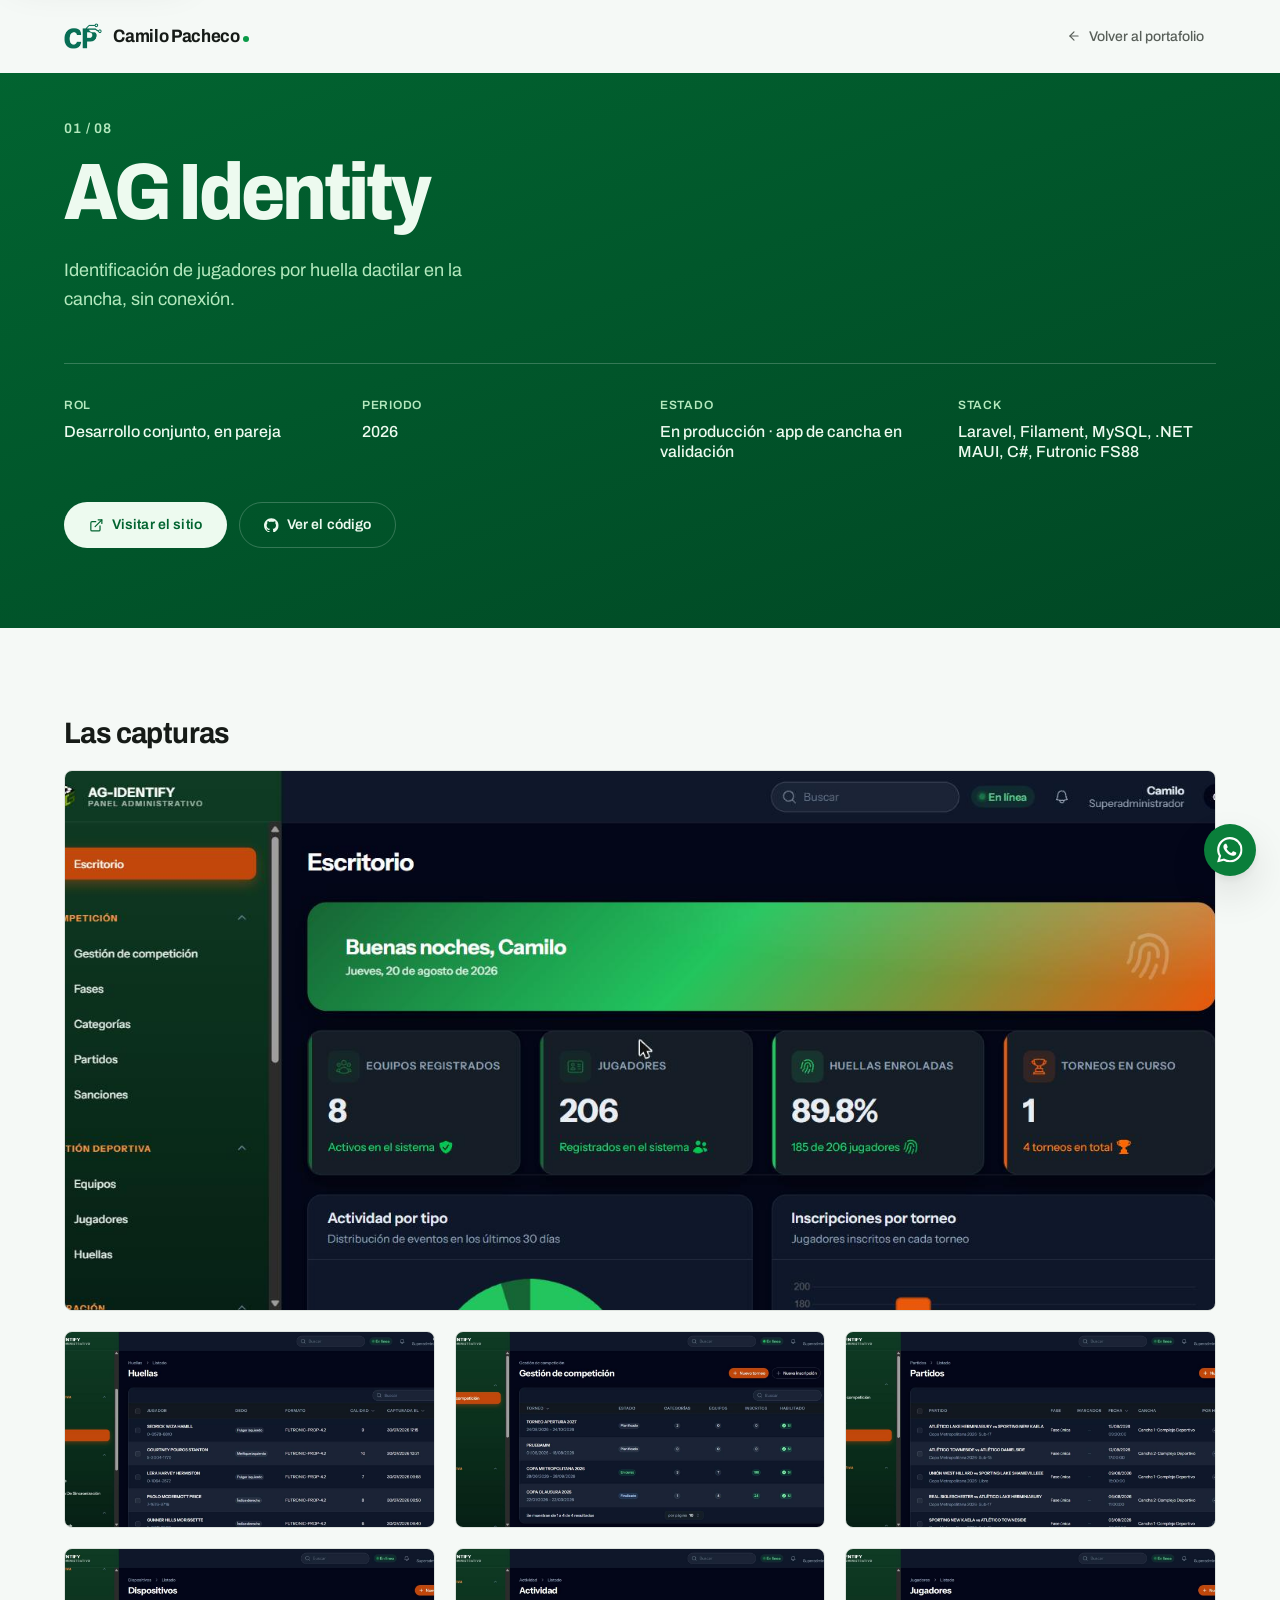
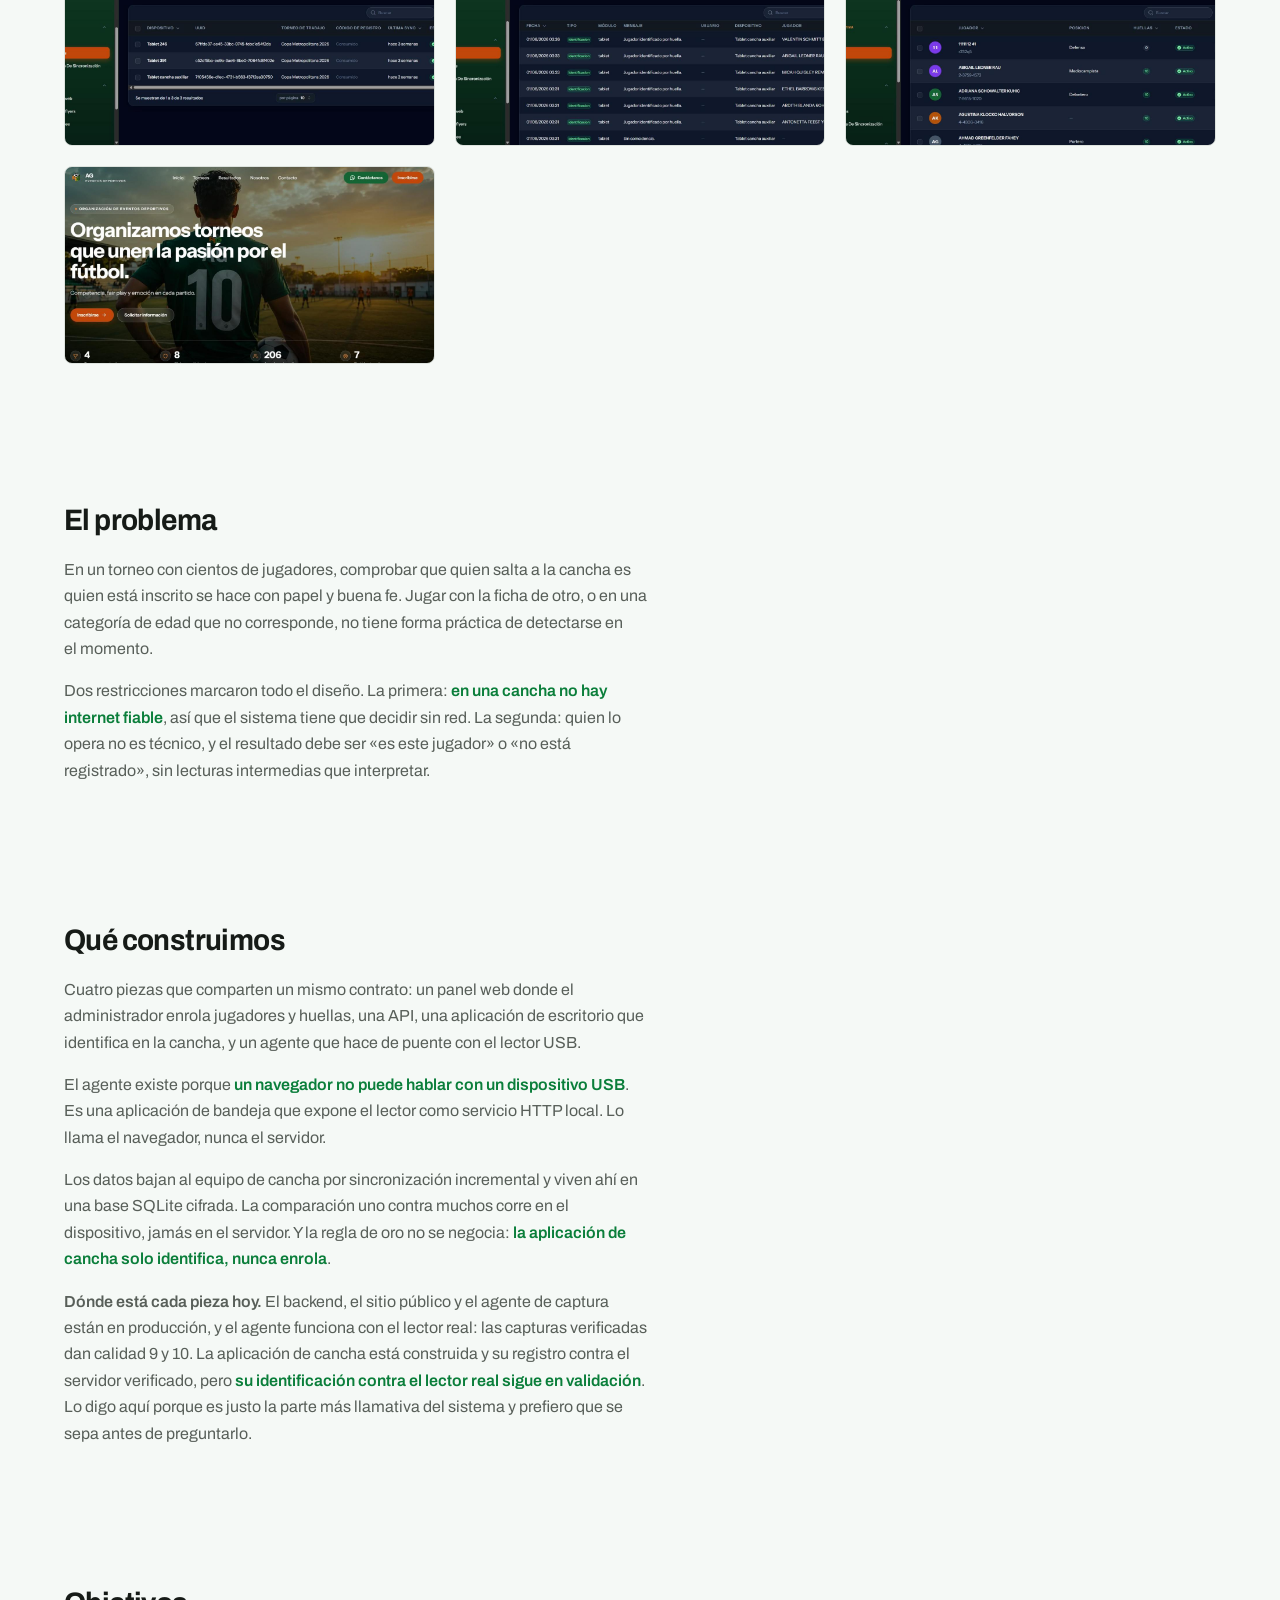
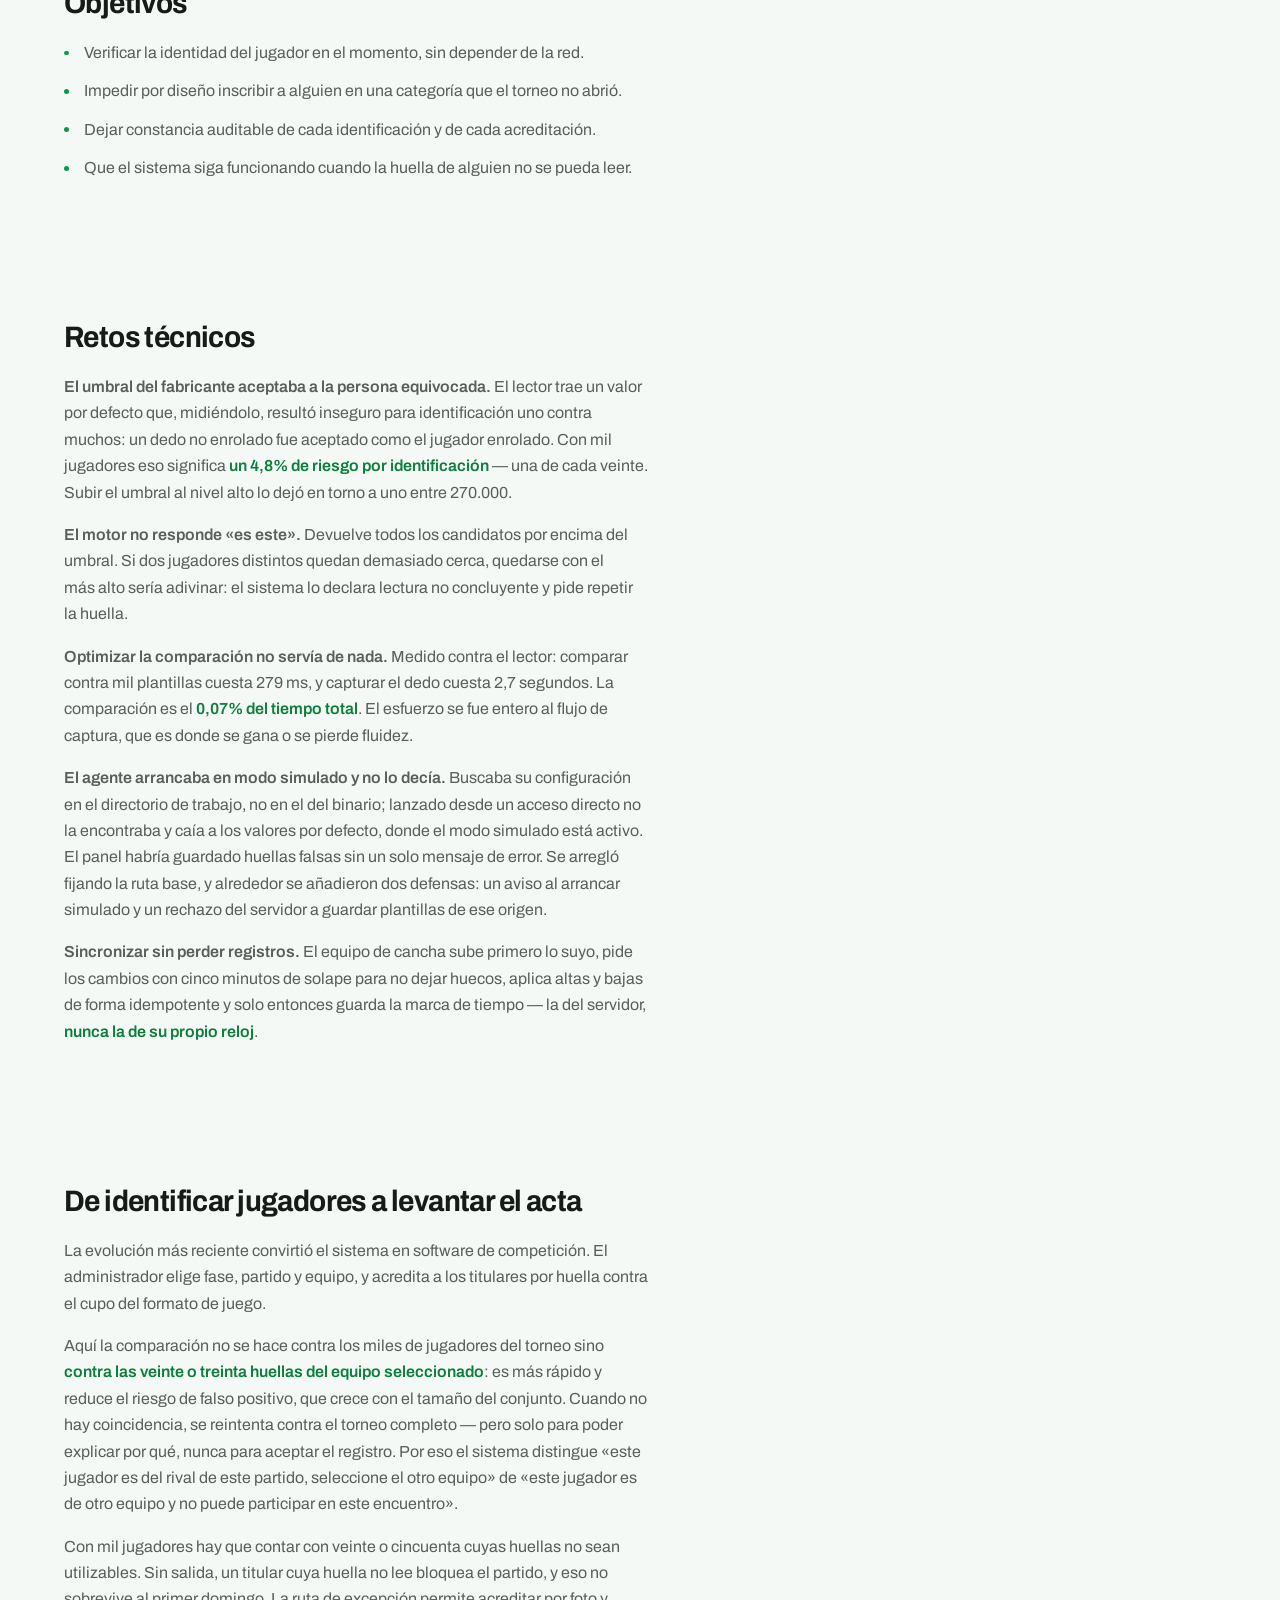
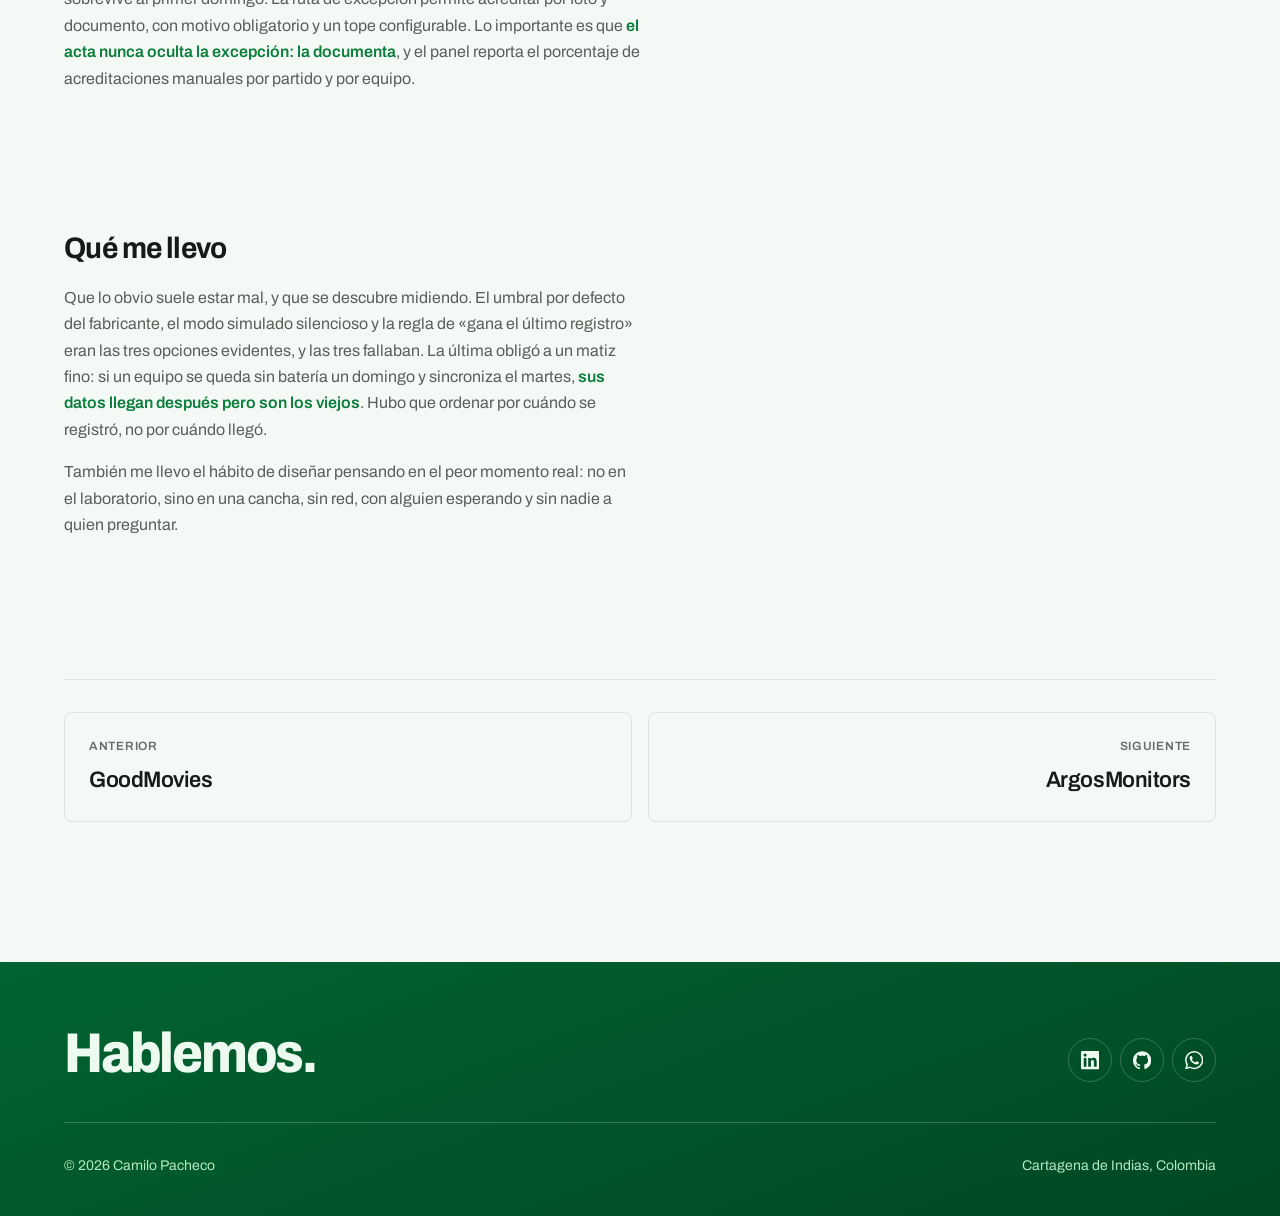
==== views/proyecto-ag-identity.html @ 8b07a648 "Incorpora AG Identity, ArgosMonitors y Southern Roofing El portafolio pasa de cinco proyectos a ocho" ====
<!DOCTYPE html>
<html lang="es">
<head>
  <meta charset="UTF-8">
  <meta name="viewport" content="width=device-width, initial-scale=1.0">

  <title>AG Identity — Proyecto de Camilo Pacheco</title>
  <meta name="description" content="Identificación de jugadores por huella dactilar para torneos deportivos: panel web, API, aplicación de escritorio que funciona sin conexión y lector biométrico USB.">
  <link rel="canonical" href="https://cp327.github.io/portafolio/views/proyecto-ag-identity.html">

  <meta property="og:type" content="article">
  <meta property="og:title" content="AG Identity — Proyecto de Camilo Pacheco">
  <meta property="og:description" content="Identificación de jugadores por huella dactilar para torneos deportivos: panel web, API, aplicación de escritorio sin conexión y lector biométrico USB.">
  <meta property="og:url" content="https://cp327.github.io/portafolio/views/proyecto-ag-identity.html">
  <meta property="og:image" content="https://cp327.github.io/portafolio/src/img/ag1.jpg">
  <meta property="og:locale" content="es_CO">
  <meta name="twitter:card" content="summary_large_image">

  <link rel="preconnect" href="https://fonts.googleapis.com">
  <link rel="preconnect" href="https://fonts.gstatic.com" crossorigin>
  <link href="https://fonts.googleapis.com/css2?family=Archivo:wdth,wght@75..125,400..800&display=swap" rel="stylesheet">

  <link rel="icon" href="../src/img/favicon.png" type="image/png">

  <link rel="stylesheet" href="../src/css/tokens.css">
  <link rel="stylesheet" href="../src/css/reset.css">
  <link rel="stylesheet" href="../src/css/base.css">
  <link rel="stylesheet" href="../src/css/components.css">

  <script type="module" src="../src/js/main.js"></script>
</head>
<body>
  <a class="skip-link" href="#contenido">Saltar al contenido</a>

  <header class="site-header">
    <div class="wrapper site-header__inner">
      <a class="brand" href="../index.html">
        <img class="brand__logo" src="../src/img/logo.png" alt="" width="144" height="96" decoding="async">Camilo Pacheco<span class="brand__dot" aria-hidden="true"></span>
      </a>
      <a class="header-link" href="../index.html">
        <svg aria-hidden="true"><use href="../src/img/icons.svg#i-arrow-left"></use></svg>
        Volver al portafolio
      </a>
    </div>
  </header>

  <main id="contenido">

    <div class="page-hero">
      <div class="wrapper">
        <span class="page-hero__index">01 / 08</span>
        <h1 class="page-hero__title">AG Identity</h1>
        <p class="page-hero__lead">Identificación de jugadores por huella dactilar en la cancha, sin conexión.</p>

        <dl class="page-hero__sheet">
            <div>
              <dt>Rol</dt>
              <dd>Desarrollo conjunto, en pareja</dd>
            </div>
            <div>
              <dt>Periodo</dt>
              <dd>2026</dd>
            </div>
            <div>
              <dt>Estado</dt>
              <dd>En producción &middot; app de cancha en validación</dd>
            </div>
            <div>
              <dt>Stack</dt>
              <dd>Laravel, Filament, MySQL, .NET MAUI, C#, Futronic FS88</dd>
            </div>
        </dl>

        <div class="page-hero__actions">
          <a class="btn btn--on-brand" href="https://gestiondeportivaag.com/" target="_blank" rel="noopener noreferrer">
            <svg class="btn__icon" aria-hidden="true"><use href="../src/img/icons.svg#i-external"></use></svg>
            Visitar el sitio
            <span class="visually-hidden">(se abre en una pestaña nueva)</span>
          </a>
          <a class="btn btn--ghost-brand" href="https://github.com/jorge0630/AG-IDENTIFY" target="_blank" rel="noopener noreferrer">
            <svg class="btn__icon" aria-hidden="true"><use href="../src/img/icons.svg#i-github"></use></svg>
            Ver el código
            <span class="visually-hidden">de AG Identity, repositorio privado (se abre en una pestaña nueva)</span>
          </a>
        </div>
      </div>
    </div>

    <div class="wrapper page">

      <section data-reveal>
        <h2 class="section__heading">Las capturas</h2>
        <ul class="gallery">
            <li>
              <button class="gallery__item" type="button" data-lightbox>
                <img src="../src/img/ag1.jpg"
                     alt="Escritorio del panel: 8 equipos, 206 jugadores y 89,8% de huellas enroladas"
                     width="1536" height="674" loading="lazy" decoding="async">
              </button>
            </li>
            <li>
              <button class="gallery__item" type="button" data-lightbox>
                <img src="../src/img/ag2.jpg"
                     alt="Listado de huellas con el dedo capturado, el formato de plantilla y la calidad en escala 1–10"
                     width="1536" height="674" loading="lazy" decoding="async">
              </button>
            </li>
            <li>
              <button class="gallery__item" type="button" data-lightbox>
                <img src="../src/img/ag3.jpg"
                     alt="Gestión de competición: torneos con su estado, categorías, equipos e inscritos"
                     width="1536" height="674" loading="lazy" decoding="async">
              </button>
            </li>
            <li>
              <button class="gallery__item" type="button" data-lightbox>
                <img src="../src/img/ag4.jpg"
                     alt="Programación de partidos por fase, con cancha, horario y acreditación por huella"
                     width="1536" height="674" loading="lazy" decoding="async">
              </button>
            </li>
            <li>
              <button class="gallery__item" type="button" data-lightbox>
                <img src="../src/img/ag5.jpg"
                     alt="Dispositivos de cancha con su torneo asignado, el código de registro ya consumido y la última sincronización"
                     width="1536" height="674" loading="lazy" decoding="async">
              </button>
            </li>
            <li>
              <button class="gallery__item" type="button" data-lightbox>
                <img src="../src/img/ag6.jpg"
                     alt="Registro de actividad: identificaciones correctas y lecturas sin coincidencia, con el equipo que las generó"
                     width="1536" height="674" loading="lazy" decoding="async">
              </button>
            </li>
            <li>
              <button class="gallery__item" type="button" data-lightbox>
                <img src="../src/img/ag8.jpg"
                     alt="Listado de jugadores con su posición, número de huellas enroladas y estado"
                     width="1536" height="674" loading="lazy" decoding="async">
              </button>
            </li>
            <li>
              <button class="gallery__item" type="button" data-lightbox>
                <img src="../src/img/ag7.jpg"
                     alt="Sitio público de AG, administrado por completo desde el panel"
                     width="1536" height="674" loading="lazy" decoding="async">
              </button>
            </li>
        </ul>
      </section>

      <section data-reveal>
        <h2 class="section__heading">El problema</h2>
          <p class="prose">En un torneo con cientos de jugadores, comprobar que quien salta a la cancha es quien está inscrito se hace con papel y buena fe. Jugar con la ficha de otro, o en una categoría de edad que no corresponde, no tiene forma práctica de detectarse en el momento.</p>
          <p class="prose">Dos restricciones marcaron todo el diseño. La primera: <span class="mark">en una cancha no hay internet fiable</span>, así que el sistema tiene que decidir sin red. La segunda: quien lo opera no es técnico, y el resultado debe ser «es este jugador» o «no está registrado», sin lecturas intermedias que interpretar.</p>
      </section>

      <section data-reveal>
        <h2 class="section__heading">Qué construimos</h2>
          <p class="prose">Cuatro piezas que comparten un mismo contrato: un panel web donde el administrador enrola jugadores y huellas, una API, una aplicación de escritorio que identifica en la cancha, y un agente que hace de puente con el lector USB.</p>
          <p class="prose">El agente existe porque <span class="mark">un navegador no puede hablar con un dispositivo USB</span>. Es una aplicación de bandeja que expone el lector como servicio HTTP local. Lo llama el navegador, nunca el servidor.</p>
          <p class="prose">Los datos bajan al equipo de cancha por sincronización incremental y viven ahí en una base SQLite cifrada. La comparación uno contra muchos corre en el dispositivo, jamás en el servidor. Y la regla de oro no se negocia: <span class="mark">la aplicación de cancha solo identifica, nunca enrola</span>.</p>
          <p class="prose"><strong>Dónde está cada pieza hoy.</strong> El backend, el sitio público y el agente de captura están en producción, y el agente funciona con el lector real: las capturas verificadas dan calidad 9 y 10. La aplicación de cancha está construida y su registro contra el servidor verificado, pero <span class="mark">su identificación contra el lector real sigue en validación</span>. Lo digo aquí porque es justo la parte más llamativa del sistema y prefiero que se sepa antes de preguntarlo.</p>
      </section>

      <section data-reveal>
        <h2 class="section__heading">Objetivos</h2>
        <ul class="list">
          <li>Verificar la identidad del jugador en el momento, sin depender de la red.</li>
          <li>Impedir por diseño inscribir a alguien en una categoría que el torneo no abrió.</li>
          <li>Dejar constancia auditable de cada identificación y de cada acreditación.</li>
          <li>Que el sistema siga funcionando cuando la huella de alguien no se pueda leer.</li>
        </ul>
      </section>

      <section data-reveal>
        <h2 class="section__heading">Retos técnicos</h2>
          <p class="prose"><strong>El umbral del fabricante aceptaba a la persona equivocada.</strong> El lector trae un valor por defecto que, midiéndolo, resultó inseguro para identificación uno contra muchos: un dedo no enrolado fue aceptado como el jugador enrolado. Con mil jugadores eso significa <span class="mark">un 4,8% de riesgo por identificación</span> — una de cada veinte. Subir el umbral al nivel alto lo dejó en torno a uno entre 270.000.</p>
          <p class="prose"><strong>El motor no responde «es este».</strong> Devuelve todos los candidatos por encima del umbral. Si dos jugadores distintos quedan demasiado cerca, quedarse con el más alto sería adivinar: el sistema lo declara lectura no concluyente y pide repetir la huella.</p>
          <p class="prose"><strong>Optimizar la comparación no servía de nada.</strong> Medido contra el lector: comparar contra mil plantillas cuesta 279&nbsp;ms, y capturar el dedo cuesta 2,7&nbsp;segundos. La comparación es el <span class="mark">0,07% del tiempo total</span>. El esfuerzo se fue entero al flujo de captura, que es donde se gana o se pierde fluidez.</p>
          <p class="prose"><strong>El agente arrancaba en modo simulado y no lo decía.</strong> Buscaba su configuración en el directorio de trabajo, no en el del binario; lanzado desde un acceso directo no la encontraba y caía a los valores por defecto, donde el modo simulado está activo. El panel habría guardado huellas falsas sin un solo mensaje de error. Se arregló fijando la ruta base, y alrededor se añadieron dos defensas: un aviso al arrancar simulado y un rechazo del servidor a guardar plantillas de ese origen.</p>
          <p class="prose"><strong>Sincronizar sin perder registros.</strong> El equipo de cancha sube primero lo suyo, pide los cambios con cinco minutos de solape para no dejar huecos, aplica altas y bajas de forma idempotente y solo entonces guarda la marca de tiempo — la del servidor, <span class="mark">nunca la de su propio reloj</span>.</p>
      </section>

      <section data-reveal>
        <h2 class="section__heading">De identificar jugadores a levantar el acta</h2>
          <p class="prose">La evolución más reciente convirtió el sistema en software de competición. El administrador elige fase, partido y equipo, y acredita a los titulares por huella contra el cupo del formato de juego.</p>
          <p class="prose">Aquí la comparación no se hace contra los miles de jugadores del torneo sino <span class="mark">contra las veinte o treinta huellas del equipo seleccionado</span>: es más rápido y reduce el riesgo de falso positivo, que crece con el tamaño del conjunto. Cuando no hay coincidencia, se reintenta contra el torneo completo — pero solo para poder explicar por qué, nunca para aceptar el registro. Por eso el sistema distingue «este jugador es del rival de este partido, seleccione el otro equipo» de «este jugador es de otro equipo y no puede participar en este encuentro».</p>
          <p class="prose">Con mil jugadores hay que contar con veinte o cincuenta cuyas huellas no sean utilizables. Sin salida, un titular cuya huella no lee bloquea el partido, y eso no sobrevive al primer domingo. La ruta de excepción permite acreditar por foto y documento, con motivo obligatorio y un tope configurable. Lo importante es que <span class="mark">el acta nunca oculta la excepción: la documenta</span>, y el panel reporta el porcentaje de acreditaciones manuales por partido y por equipo.</p>
      </section>

      <section data-reveal>
        <h2 class="section__heading">Qué me llevo</h2>
          <p class="prose">Que lo obvio suele estar mal, y que se descubre midiendo. El umbral por defecto del fabricante, el modo simulado silencioso y la regla de «gana el último registro» eran las tres opciones evidentes, y las tres fallaban. La última obligó a un matiz fino: si un equipo se queda sin batería un domingo y sincroniza el martes, <span class="mark">sus datos llegan después pero son los viejos</span>. Hubo que ordenar por cuándo se registró, no por cuándo llegó.</p>
          <p class="prose">También me llevo el hábito de diseñar pensando en el peor momento real: no en el laboratorio, sino en una cancha, sin red, con alguien esperando y sin nadie a quien preguntar.</p>
      </section>

      <nav class="project-nav" aria-label="Otros proyectos">
        <a class="project-nav__link" href="proyecto-goodmovies.html">
          <span class="project-nav__dir">Anterior</span>
          <span class="project-nav__name">GoodMovies</span>
        </a>
        <a class="project-nav__link project-nav__link--next" href="proyecto-argosmonitors.html">
          <span class="project-nav__dir">Siguiente</span>
          <span class="project-nav__name">ArgosMonitors</span>
        </a>
      </nav>
    </div>
  </main>

  <a class="float-wa" href="https://wa.me/573045239856" target="_blank" rel="noopener noreferrer">
    <svg aria-hidden="true"><use href="../src/img/icons.svg#i-whatsapp"></use></svg>
    <span class="visually-hidden">Escríbeme por WhatsApp (se abre en una pestaña nueva)</span>
    <span class="float-wa__tip" aria-hidden="true">Chatea conmigo</span>
  </a>

  <footer class="site-footer">
    <div class="wrapper">
      <div class="site-footer__top">
        <p class="site-footer__word">Hablemos.</p>
        <ul class="social">
          <li>
            <a class="social__link" href="https://www.linkedin.com/in/camilo-pacheco-979b18337/" target="_blank" rel="noopener noreferrer">
              <svg aria-hidden="true"><use href="../src/img/icons.svg#i-linkedin"></use></svg>
              <span class="visually-hidden">LinkedIn (se abre en una pestaña nueva)</span>
            </a>
          </li>
          <li>
            <a class="social__link" href="https://github.com/cp327" target="_blank" rel="noopener noreferrer">
              <svg aria-hidden="true"><use href="../src/img/icons.svg#i-github"></use></svg>
              <span class="visually-hidden">GitHub (se abre en una pestaña nueva)</span>
            </a>
          </li>
          <li>
            <a class="social__link" href="https://wa.me/573045239856" target="_blank" rel="noopener noreferrer">
              <svg aria-hidden="true"><use href="../src/img/icons.svg#i-whatsapp"></use></svg>
              <span class="visually-hidden">WhatsApp (se abre en una pestaña nueva)</span>
            </a>
          </li>
        </ul>
      </div>
      <div class="site-footer__bottom">
        <p>&copy; <span data-anio>2026</span> Camilo Pacheco</p>
        <p class="site-footer__note">Cartagena de Indias, Colombia</p>
      </div>
    </div>
  </footer>

  <dialog class="lightbox" id="lightbox" aria-label="Visor de capturas">
    <button class="lightbox__btn lightbox__btn--close" type="button"
            data-lightbox-close aria-label="Cerrar el visor">
      <svg aria-hidden="true"><use href="../src/img/icons.svg#i-close"></use></svg>
    </button>
    <button class="lightbox__btn lightbox__btn--prev" type="button"
            data-lightbox-prev aria-label="Imagen anterior">
      <svg aria-hidden="true"><use href="../src/img/icons.svg#i-chevron-left"></use></svg>
    </button>
    <button class="lightbox__btn lightbox__btn--next" type="button"
            data-lightbox-next aria-label="Imagen siguiente">
      <svg aria-hidden="true"><use href="../src/img/icons.svg#i-chevron-right"></use></svg>
    </button>

    <figure class="lightbox__figure">
      <img class="lightbox__img" data-lightbox-img src="" alt="">
      <figcaption class="lightbox__caption">
        <span data-lightbox-caption></span>
        <span class="lightbox__count" data-lightbox-count></span>
      </figcaption>
    </figure>
  </dialog>
</body>
</html>
---- src/css/tokens.css ----
/* ==========================================================================
   TOKENS — Fuente única de verdad del sistema de diseño
   --------------------------------------------------------------------------
   Dos capas:

   1. PRIMITIVAS  valores crudos (--green-600, --neutral-200...).
                  No se usan directamente en los componentes.
   2. SEMÁNTICAS  el significado (--color-text, --color-surface...).
                  ESTAS son las que se usan al construir la interfaz.

   El modo oscuro solo redefine la capa semántica: ningún componente
   necesita saber que existe un tema oscuro.

   COLOR: se define en OKLCH, no en hexadecimal. OKLCH es perceptualmente
   uniforme, así que dos tonos con la misma L se ven igual de claros aunque
   cambie el matiz, y bajar la croma cerca de los extremos evita el aspecto
   chillón. Los valores de la rampa se calcularon y se verificaron contra
   WCAG antes de escribirlos aquí.

   Ningún neutro es blanco ni negro puro: todos llevan una pizca del matiz
   de marca (croma 0.003–0.014), lo que integra los grises con el verde.
   ========================================================================== */

:root {
  /* ======================================================================
     1. PRIMITIVAS — COLOR
     Matiz de marca: 150. El verde original (#16a34a) resuelve a
     oklch(0.627 0.170 149.2), así que la rampa está anclada a él.
     ====================================================================== */

  --green-50:  oklch(0.972 0.020 150);
  --green-100: oklch(0.938 0.045 150);
  --green-200: oklch(0.885 0.080 150);
  --green-300: oklch(0.812 0.125 150);
  --green-400: oklch(0.740 0.155 150);
  --green-500: oklch(0.672 0.170 150);
  --green-600: oklch(0.600 0.163 150);   /* el verde de marca */
  --green-700: oklch(0.520 0.140 150);
  --green-800: oklch(0.440 0.115 152);
  --green-900: oklch(0.350 0.088 154);
  --green-950: oklch(0.245 0.058 156);

  --neutral-0:   oklch(0.995 0.003 150);
  --neutral-50:  oklch(0.978 0.005 150);
  --neutral-100: oklch(0.952 0.007 150);
  --neutral-200: oklch(0.910 0.009 150);
  --neutral-300: oklch(0.845 0.011 150);
  --neutral-400: oklch(0.700 0.013 150);
  /* 450 y 550 existen para el texto terciario (etiquetas, fechas). Ningún
     valor único cumple AA en los dos temas: sobre fondo claro hace falta
     L <= 0.53 y sobre fondo oscuro L >= 0.60. Cada tema usa el suyo. */
  --neutral-450: oklch(0.610 0.014 150);
  --neutral-500: oklch(0.575 0.014 150);
  --neutral-550: oklch(0.530 0.014 150);
  --neutral-600: oklch(0.478 0.014 150);
  --neutral-700: oklch(0.388 0.013 150);
  --neutral-800: oklch(0.292 0.012 150);
  --neutral-900: oklch(0.215 0.010 150);
  --neutral-950: oklch(0.165 0.008 150);

  --red-500: oklch(0.577 0.213 27);
  --red-400: oklch(0.680 0.190 25);

  /* ======================================================================
     2. PRIMITIVAS — TIPOGRAFÍA
     Archivo: grotesca de señalética con ejes variables de peso y anchura.
     Se usa UNA sola familia, con contraste fuerte de peso y ancho en lugar
     de mezclar dos tipografías. La anchura estrecha (--width-condensed) se
     reserva para los títulos grandes, donde aporta densidad y carácter.
     ====================================================================== */

  --font-sans:
    'Archivo',
    system-ui,
    -apple-system,
    'Segoe UI',
    Roboto,
    'Helvetica Neue',
    Arial,
    sans-serif;

  --font-mono:
    ui-monospace,
    'Cascadia Code',
    'Source Code Pro',
    Menlo,
    Consolas,
    monospace;

  /* Ejes variables de Archivo */
  --width-condensed: 88;
  --width-normal: 100;
  --width-expanded: 112;

  /* Escala modular ~1.28, fluida con clamp(). Los saltos grandes son
     deliberados: una escala plana se lee como falta de decisión. */
  --text-xs:   0.75rem;                                   /* 12px */
  --text-sm:   0.875rem;                                  /* 14px */
  --text-base: 1rem;                                      /* 16px */
  --text-lg:   1.125rem;                                  /* 18px */
  --text-xl:   clamp(1.25rem, 0.4vw + 1.15rem, 1.4rem);
  --text-2xl:  clamp(1.5rem,  1.0vw + 1.25rem, 1.85rem);
  --text-3xl:  clamp(1.9rem,  1.8vw + 1.45rem, 2.5rem);
  --text-4xl:  clamp(2.4rem,  3.0vw + 1.65rem, 3.5rem);
  --text-5xl:  clamp(3rem,    5.0vw + 1.75rem, 5rem);
  --text-display: clamp(3.5rem, 9vw + 1rem, 8.5rem);      /* solo para el hero */

  --weight-normal:    400;
  --weight-medium:    500;
  --weight-semibold:  600;
  --weight-bold:      700;
  --weight-black:     800;

  --leading-none:    1;
  --leading-tight:   1.08;
  --leading-snug:    1.25;
  --leading-normal:  1.5;
  --leading-relaxed: 1.65;

  --tracking-tighter: -0.04em;
  --tracking-tight:   -0.02em;
  --tracking-normal:  0;
  --tracking-wide:    0.06em;

  /* ======================================================================
     3. PRIMITIVAS — ESPACIADO
     Base 4px. Usar siempre estos valores mantiene el ritmo vertical.
     ====================================================================== */

  --space-1:  0.25rem;
  --space-2:  0.5rem;
  --space-3:  0.75rem;
  --space-4:  1rem;
  --space-5:  1.25rem;
  --space-6:  1.5rem;
  --space-8:  2rem;
  --space-10: 2.5rem;
  --space-12: 3rem;
  --space-16: 4rem;
  --space-20: 5rem;
  --space-24: 6rem;
  --space-32: 8rem;
  --space-40: 10rem;

  /* Separación entre secciones: generosa y fluida. El ritmo se construye
     alternando estos huecos amplios con agrupaciones apretadas. */
  --space-section: clamp(5rem, 11vw, 10rem);

  /* ======================================================================
     4. PRIMITIVAS — FORMA Y MOVIMIENTO
     ====================================================================== */

  --radius-sm:   0.25rem;
  --radius-md:   0.5rem;
  --radius-lg:   0.75rem;
  --radius-xl:   1rem;
  --radius-2xl:  1.5rem;
  --radius-full: 9999px;

  --border-thin:  1px;
  --border-thick: 2px;

  --duration-fast:   160ms;
  --duration-base:   320ms;
  --duration-slow:   620ms;
  --duration-slower: 900ms;

  /* Curvas exponenciales de salida: arrancan rápido y frenan largo, que es
     como se mueven las cosas con masa. Sin rebote ni elástico. */
  --ease-out-quart: cubic-bezier(0.25, 1, 0.5, 1);
  --ease-out-quint: cubic-bezier(0.22, 1, 0.36, 1);
  --ease-out-expo:  cubic-bezier(0.16, 1, 0.3, 1);
  --ease-in-out:    cubic-bezier(0.65, 0, 0.35, 1);

  /* Alias heredado, para no romper componentes ya escritos */
  --ease-out: var(--ease-out-quint);

  /* ======================================================================
     5. LAYOUT
     ====================================================================== */

  --width-content: 78rem;   /* ancho máximo general */
  --width-text:    38rem;   /* columna de lectura */
  --width-prose:   65ch;
  --gutter:        clamp(1.25rem, 5vw, 3rem);
  --header-height: 4.5rem;

  --z-base:    1;
  --z-sticky:  100;
  --z-float:   200;
  --z-overlay: 300;
  --z-modal:   400;

  /* ======================================================================
     6. SEMÁNTICAS — TEMA CLARO (por defecto)
     El claro es el escenario principal: alguien revisando candidatos en un
     portátil de trabajo, de día.
     ====================================================================== */

  --color-bg:            var(--neutral-50);
  --color-bg-subtle:     var(--neutral-100);
  --color-surface:       var(--neutral-0);
  --color-surface-hover: var(--neutral-100);

  --color-text:          var(--neutral-900);
  --color-text-muted:    var(--neutral-600);
  --color-text-subtle:   var(--neutral-550);
  --color-text-inverse:  var(--neutral-0);

  --color-border:        var(--neutral-200);
  --color-border-strong: var(--neutral-300);

  --color-accent:          var(--green-700);
  --color-accent-hover:    var(--green-800);
  --color-accent-contrast: var(--neutral-0);
  --color-accent-subtle:   var(--green-50);
  --color-accent-muted:    var(--green-200);
  --color-brand:           var(--green-600);

  /* Superficie de marca: la franja verde plena que carga la identidad */
  --color-brand-surface:     var(--green-800);
  --color-brand-surface-alt: var(--green-900);
  --color-on-brand:          var(--green-50);
  --color-on-brand-muted:    var(--green-200);
  --color-on-brand-border:   oklch(0.972 0.02 150 / 0.22);

  --color-danger:  var(--red-500);
  --color-success: var(--green-700);
  --color-focus:   var(--green-700);

  --shadow-sm: 0 1px 2px oklch(0.165 0.008 150 / 0.06);
  --shadow-md: 0 2px 4px oklch(0.165 0.008 150 / 0.05), 0 6px 16px oklch(0.165 0.008 150 / 0.07);
  --shadow-lg: 0 4px 8px oklch(0.165 0.008 150 / 0.06), 0 18px 40px oklch(0.165 0.008 150 / 0.11);
  --shadow-focus: 0 0 0 3px oklch(0.52 0.14 150 / 0.35);

  color-scheme: light;
}

/* ==========================================================================
   7. SEMÁNTICAS — TEMA OSCURO
   ========================================================================== */

@media (prefers-color-scheme: dark) {
  :root:not([data-theme='light']) {
    --color-bg:            var(--neutral-950);
    --color-bg-subtle:     var(--neutral-800);
    --color-surface:       var(--neutral-900);
    --color-surface-hover: var(--neutral-800);

    --color-text:          var(--neutral-100);
    --color-text-muted:    var(--neutral-400);
    --color-text-subtle:   var(--neutral-450);
    --color-text-inverse:  var(--neutral-950);

    --color-border:        var(--neutral-800);
    --color-border-strong: var(--neutral-700);

    /* En oscuro el acento sube en la rampa: los verdes profundos no
       contrastan contra un fondo oscuro. */
    --color-accent:          var(--green-400);
    --color-accent-hover:    var(--green-300);
    --color-accent-contrast: var(--neutral-950);
    --color-accent-subtle:   oklch(0.6 0.163 150 / 0.14);
    --color-accent-muted:    var(--green-800);
    --color-brand:           var(--green-500);

    --color-brand-surface:     var(--green-900);
    --color-brand-surface-alt: var(--green-950);
    --color-on-brand:          var(--green-50);
    --color-on-brand-muted:    var(--green-300);
    --color-on-brand-border:   oklch(0.972 0.02 150 / 0.16);

    --color-danger:  var(--red-400);
    --color-success: var(--green-400);
    --color-focus:   var(--green-400);

    /* Las sombras casi no se ven sobre fondo oscuro: se refuerzan */
    --shadow-sm: 0 1px 2px oklch(0 0 0 / 0.45);
    --shadow-md: 0 2px 4px oklch(0 0 0 / 0.45), 0 6px 16px oklch(0 0 0 / 0.4);
    --shadow-lg: 0 4px 8px oklch(0 0 0 / 0.5), 0 18px 40px oklch(0 0 0 / 0.45);
    --shadow-focus: 0 0 0 3px oklch(0.74 0.155 150 / 0.4);

    /* El texto claro sobre fondo oscuro se lee más fino y pide más aire */
    --leading-normal:  1.55;
    --leading-relaxed: 1.72;

    color-scheme: dark;
  }
}

/* Mismo bloque cuando el tema se fuerza manualmente */
:root[data-theme='dark'] {
  --color-bg:            var(--neutral-950);
  --color-bg-subtle:     var(--neutral-800);
  --color-surface:       var(--neutral-900);
  --color-surface-hover: var(--neutral-800);

  --color-text:          var(--neutral-100);
  --color-text-muted:    var(--neutral-400);
  --color-text-subtle:   var(--neutral-450);
  --color-text-inverse:  var(--neutral-950);

  --color-border:        var(--neutral-800);
  --color-border-strong: var(--neutral-700);

  --color-accent:          var(--green-400);
  --color-accent-hover:    var(--green-300);
  --color-accent-contrast: var(--neutral-950);
  --color-accent-subtle:   oklch(0.6 0.163 150 / 0.14);
  --color-accent-muted:    var(--green-800);
  --color-brand:           var(--green-500);

  --color-brand-surface:     var(--green-900);
  --color-brand-surface-alt: var(--green-950);
  --color-on-brand:          var(--green-50);
  --color-on-brand-muted:    var(--green-300);
  --color-on-brand-border:   oklch(0.972 0.02 150 / 0.16);

  --color-danger:  var(--red-400);
  --color-success: var(--green-400);
  --color-focus:   var(--green-400);

  --shadow-sm: 0 1px 2px oklch(0 0 0 / 0.45);
  --shadow-md: 0 2px 4px oklch(0 0 0 / 0.45), 0 6px 16px oklch(0 0 0 / 0.4);
  --shadow-lg: 0 4px 8px oklch(0 0 0 / 0.5), 0 18px 40px oklch(0 0 0 / 0.45);
  --shadow-focus: 0 0 0 3px oklch(0.74 0.155 150 / 0.4);

  --leading-normal:  1.55;
  --leading-relaxed: 1.72;

  color-scheme: dark;
}

/* ==========================================================================
   8. MOVIMIENTO REDUCIDO
   Con la dirección elegida (movimiento notable) esto deja de ser un detalle
   y pasa a ser un requisito: todas las transiciones y revelados del sitio
   usan estos tokens, así que ponerlos a cero los desactiva todos de golpe.
   ========================================================================== */

@media (prefers-reduced-motion: reduce) {
  :root {
    --duration-fast:   0.01ms;
    --duration-base:   0.01ms;
    --duration-slow:   0.01ms;
    --duration-slower: 0.01ms;
  }
}
---- src/css/base.css ----
/* ==========================================================================
   BASE — Estilos por defecto de los elementos HTML
   --------------------------------------------------------------------------
   Aquí van los estilos que responden a la ETIQUETA, sin clases. La idea es
   que un <p> o un <h2> ya se vean bien sin tener que añadirles nada.

   Se carga después de reset.css (que normaliza) y antes de components.css
   (que define las piezas con nombre). Como aquí se usan selectores de
   etiqueta, cualquier clase de un componente los sobrescribe sin esfuerzo.
   ========================================================================== */

/* --------------------------------------------------------------------------
   Documento
   -------------------------------------------------------------------------- */

html {
  scroll-behavior: smooth;
}

@media (prefers-reduced-motion: reduce) {
  html {
    scroll-behavior: auto;
  }
}

body {
  background-color: var(--color-bg);
  color: var(--color-text);
  font-family: var(--font-sans);
  font-size: var(--text-base);
  font-weight: var(--weight-normal);
  line-height: var(--leading-normal);
  -webkit-font-smoothing: antialiased;

  /* Archivo es variable en peso y anchura. Se fija la anchura normal por
     defecto; los títulos la estrechan para ganar densidad. */
  font-stretch: 100%;
  font-optical-sizing: auto;

  /* El fondo cambia con el tema; la transición evita el parpadeo brusco
     si el usuario alterna el modo del sistema con la página abierta. */
  transition: background-color var(--duration-base) var(--ease-out-quart);
}

/* Cualquier elemento con id puede ser destino de un enlace ancla: se le
   reserva el alto del header fijo para que no quede tapado al saltar.
   Se aplica a [id] y no a `section` porque varios anclas están en <div>. */
[id] {
  scroll-margin-top: calc(var(--header-height) + var(--space-4));
}

/* --------------------------------------------------------------------------
   Tipografía
   -------------------------------------------------------------------------- */

h1, h2, h3, h4, h5, h6 {
  color: var(--color-text);
  font-weight: var(--weight-bold);
  line-height: var(--leading-tight);
  letter-spacing: var(--tracking-tight);
  text-wrap: balance;
}

h1 { font-size: var(--text-4xl); font-weight: var(--weight-black); }
h2 { font-size: var(--text-3xl); }
h3 { font-size: var(--text-xl); }
h4 { font-size: var(--text-lg); }

p {
  text-wrap: pretty;
  overflow-wrap: break-word;
}

strong, b {
  font-weight: var(--weight-semibold);
}

small {
  font-size: var(--text-sm);
}

code, kbd, samp, pre {
  font-family: var(--font-mono);
  font-size: 0.9em;
}

/* --------------------------------------------------------------------------
   Enlaces
   -------------------------------------------------------------------------- */

a {
  color: var(--color-accent);
  text-decoration-thickness: 1px;
  text-underline-offset: 0.2em;
  transition: color var(--duration-fast) var(--ease-out);
}

a:hover {
  color: var(--color-accent-hover);
}

/* --------------------------------------------------------------------------
   Medios
   -------------------------------------------------------------------------- */

img, picture, video, svg, canvas {
  display: block;
  max-width: 100%;
}

img, video {
  height: auto;
}

/* --------------------------------------------------------------------------
   Foco visible
   Solo con teclado (:focus-visible), así no molesta al usar el ratón.
   -------------------------------------------------------------------------- */

:focus-visible {
  outline: var(--border-thick) solid var(--color-focus);
  outline-offset: 2px;
  border-radius: var(--radius-sm);
}

/* ==========================================================================
   UTILIDADES MÍNIMAS
   Solo las imprescindibles. No es un framework de utilidades: la mayoría
   del estilo vive en componentes con nombre.
   ========================================================================== */

/* Contenedor centrado con el ancho máximo del sitio ----------------------
   Se llama .wrapper y no .container a propósito: Tailwind tiene su propia
   utilidad .container y, como inyecta sus estilos en tiempo de ejecución,
   sus reglas quedan después de estas en la cascada y ganan a igual
   especificidad. El nombre se mantiene tras retirar Tailwind. */
.wrapper {
  width: 100%;
  max-width: var(--width-content);
  margin-inline: auto;
  padding-inline: var(--gutter);
}

/* Oculto visualmente pero legible por lectores de pantalla -------------- */
.visually-hidden:not(:focus):not(:active) {
  position: absolute;
  width: 1px;
  height: 1px;
  margin: -1px;
  padding: 0;
  overflow: hidden;
  clip-path: inset(50%);
  white-space: nowrap;
}

/* Enlace de salto -------------------------------------------------------
   Invisible hasta que recibe foco con Tab. Es lo primero que encuentra
   quien navega con teclado y le permite saltarse la navegación. */
.skip-link {
  position: fixed;
  top: var(--space-3);
  left: var(--space-3);
  z-index: calc(var(--z-sticky) + 1);
  padding: var(--space-3) var(--space-5);
  background-color: var(--color-accent);
  color: var(--color-accent-contrast);
  font-weight: var(--weight-medium);
  text-decoration: none;
  border-radius: var(--radius-md);
  box-shadow: var(--shadow-lg);
  /* -200% garantiza que quede bien fuera de pantalla incluso si el usuario
     amplía el tamaño de letra del navegador. */
  transform: translateY(-200%);
  transition: transform var(--duration-base) var(--ease-out);
}

.skip-link:focus {
  transform: translateY(0);
  color: var(--color-accent-contrast);
}

/* Los iconos decorativos no deben capturar el ratón --------------------- */
[aria-hidden='true'] {
  pointer-events: none;
}

/* Sprite SVG ------------------------------------------------------------
   Contiene los <symbol> que luego se referencian con <use>. No se usa
   `display: none` porque en algunos navegadores impide que los símbolos
   referenciados lleguen a renderizarse. */
.sprite {
  position: absolute;
  width: 0;
  height: 0;
  overflow: hidden;
}
---- src/css/components.css ----
/* ==========================================================================
   COMPONENTES
   --------------------------------------------------------------------------
   Cada bloque es una pieza reutilizable con nombre propio. Se usan clases
   (y no selectores de etiqueta) para que ganen siempre en especificidad a
   los estilos de base.css.

   Convención (BEM):
     .bloque · .bloque__elemento · .bloque--variante · [data-estado]

   Punto de corte a escritorio: 48em = 768px. Un segundo corte en 62em
   (992px) para las composiciones asimétricas del hero y los proyectos.

   ÍNDICE
      1. Revelado al scroll
      2. Header y navegación
      3. Botones
      4. Etiquetas
      5. Página y secciones
      6. Hero
      7. Franja de marca
      8. Proyectos
      9. Trayectoria
     10. Formulario y contacto
     11. Pie de página
     12. Botón flotante
     13. Vistas de proyecto
     14. Galería y lightbox
   ========================================================================== */

/* ==========================================================================
   1. REVELADO AL SCROLL
   --------------------------------------------------------------------------
   El estado oculto depende de [data-js], que solo escribe reveal.js. Si el
   JavaScript no corre, esta regla nunca aplica y todo el contenido se ve.
   Es la diferencia entre una animación y una página en blanco.
   ========================================================================== */

[data-js] [data-reveal]:not([data-revealed]) {
  opacity: 0;
  transform: translate3d(0, 1.75rem, 0);
}

[data-reveal] {
  transition:
    opacity var(--duration-slow) var(--ease-out-quint),
    transform var(--duration-slow) var(--ease-out-quint);
}

/* Los hijos de un grupo entran escalonados. reveal.js escribe el índice. */
[data-js] [data-reveal-group]:not([data-revealed]) > * {
  opacity: 0;
  transform: translate3d(0, 1.25rem, 0);
}

[data-reveal-group] > * {
  transition:
    opacity var(--duration-slow) var(--ease-out-quint),
    transform var(--duration-slow) var(--ease-out-quint);
  transition-delay: calc(var(--reveal-index, 0) * 90ms);
}

/* El grupo en sí no se mueve: solo coordina a sus hijos */
[data-js] [data-reveal-group]:not([data-revealed]) {
  opacity: 1;
  transform: none;
}

/* ==========================================================================
   2. HEADER Y NAVEGACIÓN
   ========================================================================== */

.site-header {
  position: sticky;
  top: 0;
  z-index: var(--z-sticky);
  background-color: var(--color-bg);
  transition:
    background-color var(--duration-base) var(--ease-out-quart),
    box-shadow var(--duration-base) var(--ease-out-quart),
    border-color var(--duration-base) var(--ease-out-quart);
  border-bottom: var(--border-thin) solid transparent;
}

/* En reposo el header se funde con la página; al desplazarse se separa. */
.site-header[data-scrolled='true'] {
  border-bottom-color: var(--color-border);
  box-shadow: var(--shadow-sm);
}

.site-header__inner {
  position: relative;
  display: flex;
  align-items: center;
  justify-content: space-between;
  gap: var(--space-4);
  min-height: var(--header-height);
}

.brand {
  display: inline-flex;
  align-items: baseline;
  gap: 0.2em;
  font-size: var(--text-lg);
  font-weight: var(--weight-bold);
  font-stretch: 92%;
  letter-spacing: var(--tracking-tight);
  color: var(--color-text);
  text-decoration: none;
  white-space: nowrap;
}

.brand:hover { color: var(--color-text); }

/* La marca "CP" recortada del logotipo original, sin su fondo gris.
   `align-self: center` porque el resto de .brand se alinea por la línea base
   para colocar el punto, y una imagen sobre la línea base cuelga por debajo. */
.brand__logo {
  align-self: center;
  height: 1.4em;
  width: auto;
  margin-right: 0.45em;
  transition: transform var(--duration-base) var(--ease-out-quint);
}

.brand:hover .brand__logo { transform: scale(1.06); }

/* El verde del logotipo es más oscuro que el de marca y sobre el fondo casi
   negro del tema oscuro se apaga. Un realce de luminosidad lo devuelve sin
   tener que tocar el archivo ni mantener dos versiones. */
:root:not([data-theme="light"]) .brand__logo { filter: brightness(1.45); }

@media (prefers-color-scheme: light) {
  :root:not([data-theme="dark"]) .brand__logo { filter: none; }
}

:root[data-theme="dark"] .brand__logo { filter: brightness(1.45); }
:root[data-theme="light"] .brand__logo { filter: none; }

.brand__dot {
  width: 0.32em;
  height: 0.32em;
  border-radius: var(--radius-full);
  background-color: var(--color-brand);
  transition: transform var(--duration-base) var(--ease-out-quint);
}

.brand:hover .brand__dot { transform: scale(1.6); }

/* --- Botón hamburguesa, dibujado con tres <span> ----------------------- */

.nav-toggle {
  display: grid;
  place-items: center;
  width: 2.75rem;
  height: 2.75rem;
  margin-right: calc(var(--space-2) * -1);
  color: var(--color-text);
  background: none;
  border: none;
  border-radius: var(--radius-md);
  cursor: pointer;
}

.nav-toggle:hover { background-color: var(--color-bg-subtle); }

.nav-toggle__box {
  position: relative;
  width: 1.25rem;
  height: 0.875rem;
}

.nav-toggle__bar {
  position: absolute;
  left: 0;
  width: 100%;
  height: 2px;
  background-color: currentColor;
  border-radius: var(--radius-full);
  transition:
    transform var(--duration-base) var(--ease-out-quint),
    opacity var(--duration-fast) linear;
}

.nav-toggle__bar:nth-child(1) { top: 0; }
.nav-toggle__bar:nth-child(2) { top: 50%; transform: translateY(-50%); }
.nav-toggle__bar:nth-child(3) { bottom: 0; }

/* El estado visual se deriva de aria-expanded: el atributo accesible y lo
   que se ve no pueden desincronizarse. */
.nav-toggle[aria-expanded='true'] .nav-toggle__bar:nth-child(1) {
  transform: translateY(0.375rem) rotate(45deg);
}
.nav-toggle[aria-expanded='true'] .nav-toggle__bar:nth-child(2) { opacity: 0; }
.nav-toggle[aria-expanded='true'] .nav-toggle__bar:nth-child(3) {
  transform: translateY(-0.375rem) rotate(-45deg);
}

/* --- Panel de navegación ----------------------------------------------- */

.site-nav {
  position: absolute;
  top: 100%;
  left: calc(var(--gutter) * -1);
  right: calc(var(--gutter) * -1);
  padding: var(--space-2) 0;
  background-color: var(--color-surface);
  border-bottom: var(--border-thin) solid var(--color-border);
  box-shadow: var(--shadow-lg);
  opacity: 0;
  transform: translate3d(0, -0.5rem, 0);
  visibility: hidden;
  transition:
    opacity var(--duration-base) var(--ease-out-quint),
    transform var(--duration-base) var(--ease-out-quint),
    visibility 0s linear var(--duration-base);
}

.site-nav[data-open='true'] {
  opacity: 1;
  transform: none;
  visibility: visible;
  transition:
    opacity var(--duration-base) var(--ease-out-quint),
    transform var(--duration-base) var(--ease-out-quint),
    visibility 0s linear 0s;
}

.site-nav__list {
  margin: 0;
  padding: 0;
  list-style: none;
}

.site-nav__link {
  display: block;
  padding: var(--space-4) var(--gutter);
  color: var(--color-text-muted);
  font-size: var(--text-sm);
  font-weight: var(--weight-medium);
  text-decoration: none;
  transition: color var(--duration-fast) var(--ease-out-quart);
}

.site-nav__link:hover,
.site-nav__link:focus-visible,
.site-nav__link[aria-current='true'] {
  color: var(--color-accent);
}

@media (min-width: 48em) {
  .nav-toggle { display: none; }

  .site-nav {
    position: static;
    display: block;
    padding: 0;
    opacity: 1;
    transform: none;
    visibility: visible;
    background: none;
    border: none;
    box-shadow: none;
    transition: none;
  }

  .site-nav__list {
    display: flex;
    align-items: center;
    gap: var(--space-1);
  }

  .site-nav__link {
    position: relative;
    padding: var(--space-2) var(--space-3);
  }

  .site-nav__link::after {
    content: '';
    position: absolute;
    left: var(--space-3);
    right: var(--space-3);
    bottom: 0.25rem;
    height: 1px;
    background-color: currentColor;
    transform: scaleX(0);
    transform-origin: left;
    transition: transform var(--duration-base) var(--ease-out-quint);
  }

  .site-nav__link:hover::after,
  .site-nav__link:focus-visible::after,
  .site-nav__link[aria-current='true']::after {
    transform: scaleX(1);
  }
}

/* ==========================================================================
   3. BOTONES
   ========================================================================== */

.btn {
  display: inline-flex;
  align-items: center;
  justify-content: center;
  gap: var(--space-2);
  min-height: 2.875rem;
  padding: var(--space-3) var(--space-6);

  font-size: var(--text-sm);
  font-weight: var(--weight-semibold);
  letter-spacing: 0.01em;
  line-height: 1;
  text-decoration: none;
  white-space: nowrap;

  border: var(--border-thin) solid transparent;
  border-radius: var(--radius-full);
  cursor: pointer;

  transition:
    background-color var(--duration-fast) var(--ease-out-quart),
    border-color var(--duration-fast) var(--ease-out-quart),
    color var(--duration-fast) var(--ease-out-quart),
    transform var(--duration-fast) var(--ease-out-quart);
}

.btn:active { transform: translateY(1px); }

.btn__icon {
  width: 1.05em;
  height: 1.05em;
  flex-shrink: 0;
}

/* Primario: usa --color-accent y no el verde de marca, porque blanco sobre
   green-600 no alcanza el mínimo AA para texto normal. */
.btn--primary {
  background-color: var(--color-accent);
  color: var(--color-accent-contrast);
}

.btn--primary:hover {
  background-color: var(--color-accent-hover);
  color: var(--color-accent-contrast);
}

.btn--outline {
  background-color: transparent;
  color: var(--color-text);
  border-color: var(--color-border-strong);
}

.btn--outline:hover {
  color: var(--color-accent);
  border-color: var(--color-accent);
  background-color: var(--color-accent-subtle);
}

/* --- Variantes para usar sobre la franja verde ------------------------- */

.btn--on-brand {
  background-color: var(--color-on-brand);
  color: var(--color-brand-surface);
}

.btn--on-brand:hover {
  background-color: var(--color-on-brand);
  color: var(--color-brand-surface-alt);
}

.btn--ghost-brand {
  background-color: transparent;
  color: var(--color-on-brand);
  border-color: var(--color-on-brand-border);
}

.btn--ghost-brand:hover {
  color: var(--color-brand-surface);
  background-color: var(--color-on-brand);
  border-color: var(--color-on-brand);
}

.btn:disabled { opacity: 0.7; cursor: not-allowed; }
.btn[data-cargando='true'] { cursor: progress; }

/* --- Enlace con flecha, usado como acción terciaria -------------------- */

.link-arrow {
  display: inline-flex;
  align-items: center;
  gap: var(--space-2);
  color: var(--color-accent);
  font-size: var(--text-sm);
  font-weight: var(--weight-semibold);
  text-decoration: none;
}

.link-arrow svg {
  width: 1em;
  height: 1em;
  transition: transform var(--duration-base) var(--ease-out-quint);
}

.link-arrow:hover { color: var(--color-accent-hover); }
.link-arrow:hover svg { transform: translateX(0.3rem); }

/* ==========================================================================
   4. ETIQUETAS
   ========================================================================== */

.tags {
  display: flex;
  flex-wrap: wrap;
  gap: var(--space-2);
  margin: 0;
  padding: 0;
  list-style: none;
}

.tag {
  padding: var(--space-1) var(--space-3);
  font-size: var(--text-xs);
  font-weight: var(--weight-medium);
  letter-spacing: 0.02em;
  color: var(--color-text-muted);
  background-color: transparent;
  border: var(--border-thin) solid var(--color-border);
  border-radius: var(--radius-full);
  white-space: nowrap;
}

/* Nota: aquí NO hay un componente de "etiqueta de sección" en versalitas.
   Repetir una etiqueta diminuta en mayúsculas sobre cada título es andamiaje
   genérico. La numeración solo aparece en los proyectos, donde identifica
   una pieza concreta y cumple una función. */

/* ==========================================================================
   5. PÁGINA Y SECCIONES
   ========================================================================== */

.page > * + * {
  margin-top: var(--space-section);
}

/* `* + *` solo separa ENTRE hermanos, así que el primer hijo de .page se
   quedaba sin nada arriba. En la portada da igual —el primer hijo es el hero,
   que trae su propio aire—, pero en las vistas de proyecto el primer hijo es
   "Las capturas" y quedaba pegado al borde de la franja verde, a 0px.

   No se usa --space-section (160px en escritorio): esa es la separación entre
   secciones ya empezadas. Aquí se sale de una franja de color hacia el primer
   titular, y el salto de color ya hace parte del trabajo de separar. */
.page-hero + .page {
  padding-top: clamp(var(--space-16), 7vw, var(--space-24));
}

.section__head {
  display: grid;
  gap: var(--space-4);
  margin-bottom: var(--space-12);
  max-width: var(--width-text);
}

.section__title {
  font-size: var(--text-3xl);
  font-weight: var(--weight-bold);
  font-stretch: 94%;
  letter-spacing: var(--tracking-tight);
  line-height: var(--leading-tight);
  color: var(--color-text);
  text-wrap: balance;
}

.section__lead {
  color: var(--color-text-muted);
  line-height: var(--leading-relaxed);
}

.prose {
  max-width: var(--width-prose);
  color: var(--color-text-muted);
  line-height: var(--leading-relaxed);
  text-align: left;
}

.prose + .prose { margin-top: var(--space-4); }

.mark {
  font-weight: var(--weight-semibold);
  color: var(--color-accent);
}

/* ==========================================================================
   6. HERO
   --------------------------------------------------------------------------
   Composición asimétrica: el bloque de texto pesa más que el retrato, y el
   retrato baja respecto a la línea superior para romper el eje.
   ========================================================================== */

/* El aire superior es corto a propósito. Antes era clamp(3rem, 8vw, 6rem), que
   en escritorio daba 96px entre el header y la línea de datos, y 150px hasta el
   titular: una banda vacía que no separaba nada. La separación generosa del
   sistema es la de ENTRE secciones; el header es una barra fina, no una
   sección, y el hero tiene que leerse pegado al borde superior de la página.

   Por debajo de ~24px la línea de datos queda rozando el header, que en reposo
   no tiene borde: ahí el hero deja de respirar. */
.hero {
  padding-block: clamp(var(--space-6), 2.5vw, var(--space-10)) 0;
}

.hero__grid {
  display: grid;
  gap: var(--space-12);
  align-items: start;
}

@media (min-width: 62em) {
  .hero__grid {
    grid-template-columns: minmax(0, 1.45fr) minmax(0, 0.55fr);
    gap: var(--space-16);
  }
}

.hero__meta {
  display: flex;
  flex-wrap: wrap;
  align-items: center;
  gap: var(--space-2) var(--space-4);
  margin-bottom: var(--space-8);
  font-size: var(--text-sm);
  color: var(--color-text-muted);
}

.hero__name {
  font-weight: var(--weight-semibold);
  color: var(--color-text);
}

.hero__sep { color: var(--color-border-strong); }

/* Indicador de disponibilidad. El punto late despacio; con movimiento
   reducido la animación se detiene y queda el punto fijo. */
.hero__status {
  display: inline-flex;
  align-items: center;
  gap: var(--space-2);
  color: var(--color-accent);
  font-weight: var(--weight-medium);
}

.hero__status::before {
  content: '';
  width: 0.5rem;
  height: 0.5rem;
  border-radius: var(--radius-full);
  background-color: var(--color-brand);
  animation: latido 2.6s var(--ease-in-out) infinite;
}

@keyframes latido {
  0%, 100% { opacity: 1; transform: scale(1); }
  50%      { opacity: 0.45; transform: scale(0.82); }
}

@media (prefers-reduced-motion: reduce) {
  .hero__status::before { animation: none; }
}

/* El titular es la pieza tipográfica del sitio: tamaño grande, anchura
   estrecha y tracking negativo para que se lea como una sola masa. */
.hero__title {
  font-size: var(--text-display);
  font-weight: var(--weight-black);
  font-stretch: 88%;
  line-height: 0.95;
  letter-spacing: var(--tracking-tighter);
  color: var(--color-text);
  text-wrap: balance;
}

.hero__title em {
  font-style: normal;
  color: var(--color-brand);
}

.hero__lead {
  max-width: 34rem;
  margin-top: var(--space-8);
  font-size: var(--text-lg);
  line-height: var(--leading-relaxed);
  color: var(--color-text-muted);
}

.hero__actions {
  display: flex;
  flex-wrap: wrap;
  gap: var(--space-3);
  margin-top: var(--space-10);
}

/* --- Retrato ------------------------------------------------------------
   Un bloque verde desplazado detrás del retrato. Aporta el color de marca
   sin recurrir a un marco decorativo, y da profundidad con dos capas. */
.hero__portrait {
  position: relative;
  width: min(20rem, 100%);
  justify-self: start;
}

@media (min-width: 62em) {
  .hero__portrait {
    justify-self: end;
    margin-top: var(--space-16);
    width: 100%;
  }
}

.hero__portrait::before {
  content: '';
  position: absolute;
  inset: auto auto -0.85rem -0.85rem;
  width: 62%;
  height: 62%;
  background-color: var(--color-brand);
  border-radius: var(--radius-lg);
  transition: transform var(--duration-slow) var(--ease-out-quint);
}

.hero__portrait:hover::before {
  transform: translate3d(-0.35rem, 0.35rem, 0);
}

.hero__photo {
  position: relative;
  width: 100%;
  aspect-ratio: 4 / 5;
  object-fit: cover;
  object-position: center 22%;
  border-radius: var(--radius-lg);
  background-color: var(--color-bg-subtle);
}

/* ==========================================================================
   7. FRANJA DE MARCA
   --------------------------------------------------------------------------
   El momento de color comprometido: una superficie verde que ocupa todo el
   ancho y sostiene una declaración en primera persona. El color carga la
   identidad aquí, en lugar de repartirse en acentos por toda la página.
   ========================================================================== */

/* Ocupa el ancho completo por estructura, no con `margin-inline: calc(50% -
   50vw)`. Ese truco desborda exactamente el ancho de la barra de scroll y
   provoca desplazamiento horizontal. Aquí la franja es hija directa de
   <main> y lleva el contenedor dentro. */
.brand-band {
  padding-block: clamp(var(--space-16), 9vw, var(--space-32));
  background-color: var(--color-brand-surface);
  background-image: linear-gradient(
    160deg,
    var(--color-brand-surface) 0%,
    var(--color-brand-surface-alt) 100%
  );
  color: var(--color-on-brand);
}

/* El contenedor lo aporta .wrapper en el marcado */

.brand-band__quote {
  max-width: 24ch;
  font-size: var(--text-4xl);
  font-weight: var(--weight-bold);
  font-stretch: 92%;
  line-height: var(--leading-tight);
  letter-spacing: var(--tracking-tight);
  color: var(--color-on-brand);
  text-wrap: balance;
}

.brand-band__body {
  max-width: 42rem;
  margin-top: var(--space-8);
  font-size: var(--text-lg);
  line-height: var(--leading-relaxed);
  color: var(--color-on-brand-muted);
}

.brand-band__facts {
  display: grid;
  gap: var(--space-6) var(--space-10);
  margin: var(--space-16) 0 0;
  padding-top: var(--space-8);
  border-top: var(--border-thin) solid var(--color-on-brand-border);
}

@media (min-width: 48em) {
  .brand-band__facts { grid-template-columns: repeat(3, minmax(0, 1fr)); }
}

.brand-band__fact dt {
  font-size: var(--text-xs);
  font-weight: var(--weight-semibold);
  letter-spacing: var(--tracking-wide);
  text-transform: uppercase;
  color: var(--color-on-brand-muted);
}

.brand-band__fact dd {
  margin: var(--space-2) 0 0;
  font-size: var(--text-lg);
  font-weight: var(--weight-medium);
  line-height: var(--leading-snug);
  color: var(--color-on-brand);
}

/* ==========================================================================
   8. PROYECTOS
   --------------------------------------------------------------------------
   Filas alternas, no una rejilla de tarjetas iguales. La captura pesa más
   que el texto porque es la prueba de que el sistema existe.
   ========================================================================== */

.projects {
  display: grid;
  gap: clamp(var(--space-16), 8vw, var(--space-32));
}

.project {
  display: grid;
  gap: var(--space-8);
  align-items: center;
}

@media (min-width: 62em) {
  .project {
    grid-template-columns: minmax(0, 1.15fr) minmax(0, 0.85fr);
    gap: var(--space-16);
  }

  /* Las filas pares invierten el orden: el ritmo cambia al bajar */
  .project:nth-child(even) .project__media { order: 2; }
}

.project__media {
  position: relative;
  overflow: hidden;
  border-radius: var(--radius-lg);
  background-color: var(--color-bg-subtle);
  border: var(--border-thin) solid var(--color-border);
}

.project__img {
  width: 100%;
  aspect-ratio: 1920 / 1020;
  object-fit: cover;
  object-position: top center;
  transition: transform var(--duration-slower) var(--ease-out-quint);
}

.project:hover .project__img { transform: scale(1.025); }

.project__index {
  display: block;
  font-size: var(--text-sm);
  font-weight: var(--weight-semibold);
  font-variant-numeric: tabular-nums;
  /* --color-accent y no --color-brand: a 14px esto es texto normal y
     necesita 4.5:1. El verde de marca se queda en 3.45:1, que solo vale
     para texto grande como el titular del hero. */
  color: var(--color-accent);
  letter-spacing: var(--tracking-wide);
}

.project__title {
  margin-top: var(--space-3);
  font-size: var(--text-2xl);
  font-weight: var(--weight-bold);
  font-stretch: 94%;
  line-height: var(--leading-snug);
  letter-spacing: var(--tracking-tight);
  color: var(--color-text);
  text-wrap: balance;
}

.project__desc {
  margin-top: var(--space-4);
  color: var(--color-text-muted);
  line-height: var(--leading-relaxed);
}

.project__meta {
  display: grid;
  gap: var(--space-3);
  margin: var(--space-6) 0 0;
  padding: var(--space-5) 0 0;
  border-top: var(--border-thin) solid var(--color-border);
}

.project__row {
  display: grid;
  grid-template-columns: 5.5rem minmax(0, 1fr);
  gap: var(--space-4);
  align-items: baseline;
  font-size: var(--text-sm);
}

.project__row dt {
  color: var(--color-text-subtle);
  font-size: var(--text-xs);
  font-weight: var(--weight-semibold);
  letter-spacing: var(--tracking-wide);
  text-transform: uppercase;
}

.project__row dd {
  margin: 0;
  color: var(--color-text);
}

.project__actions {
  display: flex;
  flex-wrap: wrap;
  align-items: center;
  gap: var(--space-3) var(--space-5);
  margin-top: var(--space-8);
}

/* --------------------------------------------------------------------------
   8b. PROYECTOS SECUNDARIOS
   --------------------------------------------------------------------------
   Con ocho proyectos, ocho filas a sangre convierten la portada en un scroll
   sin final y le quitan peso justo a los que deben dominar. Los cuatro
   restantes bajan a una lista.

   Lista con reglas, no rejilla de tarjetas: la rejilla de tarjetas idénticas
   está marcada como anti-referencia en PRODUCT.md, y además volvería a poner
   a los cuatro secundarios al mismo nivel visual del que se les quiso bajar.
   La miniatura se queda pequeña a propósito.
   -------------------------------------------------------------------------- */

.projects-more {
  margin-top: clamp(var(--space-20), 10vw, var(--space-32));
}

.projects-more__head {
  display: flex;
  flex-wrap: wrap;
  align-items: baseline;
  justify-content: space-between;
  gap: var(--space-4);
  padding-bottom: var(--space-6);
  border-bottom: var(--border-thin) solid var(--color-border-strong, var(--color-border));
}

.projects-more__title {
  font-size: var(--text-xl);
  font-weight: var(--weight-bold);
  font-stretch: 94%;
  letter-spacing: var(--tracking-tight);
  color: var(--color-text);
}

.projects-more__note {
  font-size: var(--text-sm);
  color: var(--color-text-subtle);
}

.brief-list {
  margin: 0;
  padding: 0;
  list-style: none;
}

.brief {
  display: grid;
  gap: var(--space-4) var(--space-6);
  padding: var(--space-8) 0;
  border-bottom: var(--border-thin) solid var(--color-border);
}

@media (min-width: 48em) {
  .brief {
    grid-template-columns: 12rem minmax(0, 1fr);
    align-items: start;
  }
}

@media (min-width: 62em) {
  .brief { grid-template-columns: 15rem minmax(0, 1fr); }
}

.brief__media {
  overflow: hidden;
  border-radius: var(--radius-md);
  background-color: var(--color-bg-subtle);
  border: var(--border-thin) solid var(--color-border);
}

.brief__img {
  width: 100%;
  aspect-ratio: 16 / 10;
  object-fit: cover;
  object-position: top center;
  transition: transform var(--duration-slower) var(--ease-out-quint);
}

.brief:hover .brief__img { transform: scale(1.04); }

.brief__head {
  display: flex;
  flex-wrap: wrap;
  align-items: baseline;
  gap: var(--space-3);
}

.brief__index {
  font-size: var(--text-xs);
  font-weight: var(--weight-semibold);
  font-variant-numeric: tabular-nums;
  color: var(--color-accent);
  letter-spacing: var(--tracking-wide);
}

.brief__title {
  font-size: var(--text-lg);
  font-weight: var(--weight-bold);
  font-stretch: 94%;
  letter-spacing: var(--tracking-tight);
  color: var(--color-text);
}

.brief__desc {
  margin-top: var(--space-3);
  font-size: var(--text-sm);
  color: var(--color-text-muted);
  line-height: var(--leading-relaxed);
  max-width: 58ch;
}

/* El mismo ancho máximo que la descripción. Sin él, en pantallas anchas el
   stack se va al borde derecho del contenedor mientras el texto termina
   mucho antes, y los dos dejan de leerse como parte de la misma ficha. */
.brief__foot {
  display: flex;
  flex-wrap: wrap;
  align-items: center;
  justify-content: space-between;
  gap: var(--space-3) var(--space-6);
  margin-top: var(--space-5);
  max-width: 58ch;
}

.brief__stack {
  font-size: var(--text-xs);
  color: var(--color-text-subtle);
  letter-spacing: var(--tracking-wide);
  text-transform: uppercase;
  font-weight: var(--weight-semibold);
}

/* ==========================================================================
   9. TRAYECTORIA
   --------------------------------------------------------------------------
   Lista con canal de fechas, no tarjetas. La línea vertical da continuidad
   temporal, que es justo lo que una rejilla de tarjetas no comunica.
   ========================================================================== */

.timeline {
  display: grid;
  gap: var(--space-12);
  margin: 0;
  padding: 0;
  list-style: none;
}

.timeline__item {
  display: grid;
  gap: var(--space-4);
}

@media (min-width: 48em) {
  .timeline__item {
    grid-template-columns: 11rem minmax(0, 1fr);
    gap: var(--space-8);
  }
}

.timeline__when {
  font-size: var(--text-sm);
  font-variant-numeric: tabular-nums;
  color: var(--color-text-subtle);
  line-height: var(--leading-snug);
}

.timeline__where {
  position: relative;
  padding-bottom: var(--space-8);
  border-bottom: var(--border-thin) solid var(--color-border);
}

.timeline__item:last-child .timeline__where {
  border-bottom: none;
  padding-bottom: 0;
}

.timeline__role {
  font-size: var(--text-xl);
  font-weight: var(--weight-semibold);
  font-stretch: 96%;
  letter-spacing: var(--tracking-tight);
  color: var(--color-text);
}

.timeline__org {
  margin-top: var(--space-1);
  font-size: var(--text-sm);
  color: var(--color-accent);
  font-weight: var(--weight-medium);
}

.timeline__points {
  display: grid;
  gap: var(--space-2);
  margin: var(--space-5) 0 0;
  padding: 0;
  list-style: none;
  max-width: var(--width-prose);
}

.timeline__points li {
  position: relative;
  padding-left: var(--space-5);
  color: var(--color-text-muted);
  line-height: var(--leading-relaxed);
}

.timeline__points li::before {
  content: '';
  position: absolute;
  left: 0;
  top: 0.62em;
  width: 0.3rem;
  height: 0.3rem;
  border-radius: var(--radius-full);
  background-color: var(--color-brand);
}

/* --- Formación: lista compacta ----------------------------------------- */

.study-list {
  display: grid;
  gap: 0;
  margin: 0;
  padding: 0;
  list-style: none;
}

.study {
  display: grid;
  gap: var(--space-1) var(--space-8);
  padding-block: var(--space-5);
  border-top: var(--border-thin) solid var(--color-border);
}

.study:last-child { border-bottom: var(--border-thin) solid var(--color-border); }

@media (min-width: 48em) {
  .study {
    grid-template-columns: 11rem minmax(0, 1fr) auto;
    align-items: baseline;
  }
}

.study__when {
  font-size: var(--text-sm);
  font-variant-numeric: tabular-nums;
  color: var(--color-text-subtle);
}

.study__name {
  font-weight: var(--weight-medium);
  color: var(--color-text);
}

.study__org {
  font-size: var(--text-sm);
  color: var(--color-text-muted);
}

/* --- Habilidades -------------------------------------------------------- */

.skills {
  display: grid;
  gap: var(--space-10);
}

@media (min-width: 48em) {
  .skills { grid-template-columns: repeat(2, minmax(0, 1fr)); }
}

.skills__heading {
  margin-bottom: var(--space-4);
  font-size: var(--text-xs);
  font-weight: var(--weight-semibold);
  letter-spacing: var(--tracking-wide);
  text-transform: uppercase;
  color: var(--color-text-subtle);
}

.skills__list {
  display: flex;
  flex-wrap: wrap;
  gap: var(--space-2);
  margin: 0;
  padding: 0;
  list-style: none;
}

/* ==========================================================================
   10. FORMULARIO Y CONTACTO
   ========================================================================== */

.contact {
  display: grid;
  gap: var(--space-12);
}

@media (min-width: 62em) {
  .contact {
    grid-template-columns: minmax(0, 0.85fr) minmax(0, 1.15fr);
    gap: var(--space-16);
    align-items: start;
  }
}

.contact__direct {
  display: grid;
  gap: var(--space-3);
  margin: var(--space-8) 0 0;
  padding: 0;
  list-style: none;
}

.contact__link {
  display: inline-flex;
  align-items: center;
  gap: var(--space-3);
  color: var(--color-text);
  text-decoration: none;
  font-size: var(--text-sm);
  transition: color var(--duration-fast) var(--ease-out-quart);
}

.contact__link:hover { color: var(--color-accent); }

.contact__link svg {
  width: 1.1rem;
  height: 1.1rem;
  color: var(--color-text-subtle);
  transition: color var(--duration-fast) var(--ease-out-quart);
}

.contact__link:hover svg { color: var(--color-accent); }

.form {
  display: grid;
  gap: var(--space-5);
}

.field { display: grid; gap: var(--space-2); }

.field__label {
  font-size: var(--text-xs);
  font-weight: var(--weight-semibold);
  letter-spacing: var(--tracking-wide);
  text-transform: uppercase;
  color: var(--color-text-subtle);
}

.field__control {
  width: 100%;
  padding: var(--space-3) 0;
  font: inherit;
  color: var(--color-text);
  background-color: transparent;
  border: none;
  border-bottom: var(--border-thin) solid var(--color-border-strong);
  border-radius: 0;
  transition:
    border-color var(--duration-base) var(--ease-out-quart),
    background-color var(--duration-base) var(--ease-out-quart);
}

.field__control::placeholder { color: var(--color-text-subtle); }

.field__control:focus-visible {
  outline: none;
  border-bottom-color: var(--color-accent);
  border-bottom-width: var(--border-thick);
}

textarea.field__control {
  min-height: 7rem;
  resize: vertical;
}

/* Trampa anti-spam: fuera de pantalla en lugar de display:none, porque
   algunos bots ignoran los campos ocultos de esa forma. */
.honeypot {
  position: absolute;
  left: -9999px;
  width: 1px;
  height: 1px;
  overflow: hidden;
}

.form__message {
  font-size: var(--text-sm);
  font-weight: var(--weight-medium);
}

.form__message:empty { display: none; }
.form__message[data-estado='exito'] { color: var(--color-success); }
.form__message[data-estado='error'] { color: var(--color-danger); }

.spinner {
  display: none;
  width: 1.05em;
  height: 1.05em;
  flex-shrink: 0;
  animation: girar 0.7s linear infinite;
}

.btn[data-cargando='true'] .spinner { display: block; }

@keyframes girar { to { transform: rotate(360deg); } }

/* El giro no se elimina con movimiento reducido: es la única señal de que
   el envío está en curso. Se ralentiza para resultar menos agresivo. */
@media (prefers-reduced-motion: reduce) {
  .spinner { animation-duration: 2.5s; }
}

/* ==========================================================================
   11. PIE DE PÁGINA
   ========================================================================== */

.site-footer {
  margin-top: var(--space-section);
  padding-block: var(--space-16) var(--space-10);
  background-color: var(--color-brand-surface);
  background-image: linear-gradient(
    160deg,
    var(--color-brand-surface) 0%,
    var(--color-brand-surface-alt) 100%
  );
  color: var(--color-on-brand);
}

.site-footer__top {
  display: flex;
  flex-wrap: wrap;
  justify-content: space-between;
  align-items: flex-end;
  gap: var(--space-8);
  padding-bottom: var(--space-10);
  border-bottom: var(--border-thin) solid var(--color-on-brand-border);
}

.site-footer__word {
  font-size: var(--text-4xl);
  font-weight: var(--weight-black);
  font-stretch: 88%;
  line-height: var(--leading-none);
  letter-spacing: var(--tracking-tighter);
  color: var(--color-on-brand);
}

.social {
  display: flex;
  gap: var(--space-2);
  margin: 0;
  padding: 0;
  list-style: none;
}

.social__link {
  display: grid;
  place-items: center;
  width: 2.75rem;
  height: 2.75rem;
  color: var(--color-on-brand);
  border: var(--border-thin) solid var(--color-on-brand-border);
  border-radius: var(--radius-full);
  transition:
    background-color var(--duration-fast) var(--ease-out-quart),
    color var(--duration-fast) var(--ease-out-quart),
    transform var(--duration-base) var(--ease-out-quint);
}

.social__link:hover {
  color: var(--color-brand-surface);
  background-color: var(--color-on-brand);
  transform: translateY(-3px);
}

.social__link svg { width: 1.15rem; height: 1.15rem; }

.site-footer__bottom {
  display: flex;
  flex-wrap: wrap;
  justify-content: space-between;
  gap: var(--space-3);
  padding-top: var(--space-8);
  font-size: var(--text-sm);
  color: var(--color-on-brand-muted);
}

.site-footer__note {
  color: var(--color-on-brand-muted);
}

/* ==========================================================================
   12. BOTÓN FLOTANTE
   ========================================================================== */

.float-wa {
  position: fixed;
  right: var(--space-6);
  bottom: var(--space-6);
  z-index: var(--z-float);
  display: grid;
  place-items: center;
  width: 3.25rem;
  height: 3.25rem;
  color: var(--color-accent-contrast);
  background-color: var(--color-accent);
  border-radius: var(--radius-full);
  box-shadow: var(--shadow-lg);
  transition:
    background-color var(--duration-fast) var(--ease-out-quart),
    transform var(--duration-base) var(--ease-out-quint);
}

.float-wa:hover {
  color: var(--color-accent-contrast);
  background-color: var(--color-accent-hover);
  transform: scale(1.08);
}

.float-wa svg { width: 1.6rem; height: 1.6rem; }

.float-wa__tip {
  position: absolute;
  right: calc(100% + var(--space-3));
  padding: var(--space-2) var(--space-3);
  font-size: var(--text-sm);
  white-space: nowrap;
  color: var(--color-text-inverse);
  background-color: var(--color-text);
  border-radius: var(--radius-md);
  opacity: 0;
  transform: translateX(0.5rem);
  pointer-events: none;
  transition:
    opacity var(--duration-fast) var(--ease-out-quart),
    transform var(--duration-base) var(--ease-out-quint);
}

.float-wa:hover .float-wa__tip,
.float-wa:focus-visible .float-wa__tip {
  opacity: 1;
  transform: none;
}

/* ==========================================================================
   13. VISTAS DE PROYECTO
   ========================================================================== */

.header-link {
  display: inline-flex;
  align-items: center;
  gap: var(--space-2);
  padding: var(--space-2) var(--space-3);
  color: var(--color-text-muted);
  font-size: var(--text-sm);
  font-weight: var(--weight-medium);
  text-decoration: none;
  border-radius: var(--radius-md);
  transition: color var(--duration-fast) var(--ease-out-quart);
}

.header-link:hover { color: var(--color-accent); }

.header-link svg {
  width: 1em;
  height: 1em;
  transition: transform var(--duration-base) var(--ease-out-quint);
}

.header-link:hover svg { transform: translateX(-0.25rem); }

/* --- Cabecera de proyecto ----------------------------------------------
   Lleva la ficha de datos dentro, no solo el título. Es lo que convierte la
   página en un caso de trabajo y no en un artículo de blog: quien llega
   desde la portada ve rol, periodo, estado y stack sin bajar. */
/* Asimétrica a propósito: el aire de arriba es la mitad del de abajo.
   Simétrica a 96px dejaba la misma banda vacía que había en el hero de la
   portada — el título del proyecto aparecía a 96px del header sin nada en
   medio. Un titular de portada se apoya en el borde superior; el aire que
   necesita va debajo, separándolo de la ficha de datos. */
.page-hero {
  padding-block: clamp(var(--space-8), 3.5vw, var(--space-12))
                 clamp(var(--space-12), 7vw, var(--space-20));
  background-color: var(--color-brand-surface);
  background-image: linear-gradient(
    160deg,
    var(--color-brand-surface) 0%,
    var(--color-brand-surface-alt) 100%
  );
  color: var(--color-on-brand);
}

.page-hero__index {
  display: block;
  margin-bottom: var(--space-4);
  font-size: var(--text-sm);
  font-weight: var(--weight-semibold);
  font-variant-numeric: tabular-nums;
  letter-spacing: var(--tracking-wide);
  color: var(--color-on-brand-muted);
}

.page-hero__title {
  max-width: 16ch;
  font-size: var(--text-5xl);
  font-weight: var(--weight-black);
  font-stretch: 88%;
  line-height: 0.96;
  letter-spacing: var(--tracking-tighter);
  color: var(--color-on-brand);
  text-wrap: balance;
}

.page-hero__lead {
  max-width: 46ch;
  margin-top: var(--space-6);
  font-size: var(--text-lg);
  line-height: var(--leading-relaxed);
  color: var(--color-on-brand-muted);
}

.page-hero__sheet {
  display: grid;
  gap: var(--space-6) var(--space-10);
  margin: var(--space-12) 0 0;
  padding-top: var(--space-8);
  border-top: var(--border-thin) solid var(--color-on-brand-border);
}

@media (min-width: 48em) {
  .page-hero__sheet { grid-template-columns: repeat(auto-fit, minmax(9rem, 1fr)); }
}

.page-hero__sheet dt {
  font-size: var(--text-xs);
  font-weight: var(--weight-semibold);
  letter-spacing: var(--tracking-wide);
  text-transform: uppercase;
  color: var(--color-on-brand-muted);
}

.page-hero__sheet dd {
  margin: var(--space-2) 0 0;
  font-weight: var(--weight-medium);
  line-height: var(--leading-snug);
  color: var(--color-on-brand);
}

.page-hero__actions {
  display: flex;
  flex-wrap: wrap;
  gap: var(--space-3);
  margin-top: var(--space-10);
}

/* --- Navegación entre proyectos ----------------------------------------
   Al terminar un caso, lo natural es querer ver otro. Sin esto la única
   salida es el botón de volver, y se pierde al lector. */
.project-nav {
  display: grid;
  gap: var(--space-4);
  margin-top: var(--space-section);
  padding-top: var(--space-8);
  border-top: var(--border-thin) solid var(--color-border);
}

@media (min-width: 48em) {
  .project-nav { grid-template-columns: repeat(2, minmax(0, 1fr)); }
}

.project-nav__link {
  display: grid;
  gap: var(--space-2);
  padding: var(--space-6);
  text-decoration: none;
  border: var(--border-thin) solid var(--color-border);
  border-radius: var(--radius-md);
  transition:
    border-color var(--duration-base) var(--ease-out-quart),
    transform var(--duration-base) var(--ease-out-quint);
}

.project-nav__link:hover {
  border-color: var(--color-accent);
  transform: translateY(-2px);
}

.project-nav__link--next { text-align: right; }

.project-nav__dir {
  font-size: var(--text-xs);
  font-weight: var(--weight-semibold);
  letter-spacing: var(--tracking-wide);
  text-transform: uppercase;
  color: var(--color-text-subtle);
}

.project-nav__name {
  font-size: var(--text-xl);
  font-weight: var(--weight-semibold);
  font-stretch: 96%;
  letter-spacing: var(--tracking-tight);
  color: var(--color-text);
}

.project-nav__link:hover .project-nav__name { color: var(--color-accent); }

.section__heading {
  margin-bottom: var(--space-5);
  font-size: var(--text-2xl);
  font-weight: var(--weight-bold);
  font-stretch: 94%;
  letter-spacing: var(--tracking-tight);
  color: var(--color-text);
}

.list {
  display: grid;
  gap: var(--space-3);
  margin: 0;
  padding: 0;
  list-style: none;
  max-width: var(--width-prose);
}

.list li {
  position: relative;
  padding-left: var(--space-5);
  color: var(--color-text-muted);
  line-height: var(--leading-relaxed);
}

.list li::before {
  content: '';
  position: absolute;
  left: 0;
  top: 0.68em;
  width: 0.3rem;
  height: 0.3rem;
  border-radius: var(--radius-full);
  background-color: var(--color-brand);
}

.note {
  margin-top: var(--space-6);
  padding: var(--space-4) var(--space-5);
  font-size: var(--text-sm);
  color: var(--color-text-muted);
  background-color: var(--color-accent-subtle);
  border: var(--border-thin) solid var(--color-accent-muted);
  border-radius: var(--radius-md);
}

.note code {
  padding: 0.1em 0.4em;
  color: var(--color-accent);
  background-color: var(--color-surface);
  border-radius: var(--radius-sm);
}

.back { padding-top: var(--space-8); }

/* ==========================================================================
   14. GALERÍA Y LIGHTBOX
   ========================================================================== */

.gallery {
  display: grid;
  grid-template-columns: repeat(auto-fit, minmax(min(20rem, 100%), 1fr));
  gap: var(--space-5);
  margin: 0;
  padding: 0;
  list-style: none;
}

/* La primera captura ocupa el ancho completo. Es la que mejor explica el
   proyecto de un vistazo, y darle el mismo tamaño que a las demás
   desaprovecha la única prueba real de que el sistema existe. */
@media (min-width: 48em) {
  .gallery { grid-template-columns: repeat(2, minmax(0, 1fr)); }
  .gallery > li:first-child { grid-column: 1 / -1; }
  .gallery > li:first-child .gallery__item img { aspect-ratio: 1920 / 900; }
}

@media (min-width: 75em) {
  .gallery { grid-template-columns: repeat(3, minmax(0, 1fr)); }
}

/* Es un <button> y no un <img> con onclick: entra en el orden de
   tabulación y, al cerrar el visor, el foco vuelve solo a la miniatura. */
.gallery__item {
  display: block;
  width: 100%;
  padding: 0;
  overflow: hidden;
  background-color: var(--color-bg-subtle);
  border: var(--border-thin) solid var(--color-border);
  border-radius: var(--radius-md);
  cursor: zoom-in;
  transition:
    border-color var(--duration-base) var(--ease-out-quart),
    transform var(--duration-base) var(--ease-out-quint);
}

.gallery__item:hover {
  transform: translateY(-3px);
  border-color: var(--color-accent-muted);
}

.gallery__item img {
  width: 100%;
  aspect-ratio: 1920 / 1020;
  object-fit: cover;
  object-position: top center;
  transition: transform var(--duration-slower) var(--ease-out-quint);
}

.gallery__item:hover img { transform: scale(1.03); }

/* --- Lightbox: <dialog> nativo -----------------------------------------
   showModal() aporta atrapado del foco, cierre con Esc, ::backdrop, dejar
   inerte el resto de la página y devolver el foco al cerrar. */
.lightbox {
  width: 100vw;
  max-width: 100vw;
  height: 100dvh;
  max-height: 100dvh;
  margin: 0;
  padding: 0;
  border: none;
  background: transparent;
  overflow: hidden;
}

.lightbox::backdrop {
  background-color: oklch(0.165 0.008 150 / 0.9);
}

.lightbox[open] {
  display: grid;
  place-items: center;
}

.lightbox__figure {
  display: grid;
  gap: var(--space-4);
  margin: 0;
  padding: var(--space-5);
  max-width: min(94vw, 82rem);
}

.lightbox__img {
  width: 100%;
  max-height: 76dvh;
  object-fit: contain;
  border-radius: var(--radius-md);
}

.lightbox__caption {
  display: flex;
  justify-content: center;
  gap: var(--space-3);
  font-size: var(--text-sm);
  color: var(--neutral-300);
}

.lightbox__count {
  color: var(--neutral-400);
  font-variant-numeric: tabular-nums;
}

.lightbox__btn {
  position: absolute;
  display: grid;
  place-items: center;
  width: 2.75rem;
  height: 2.75rem;
  color: var(--neutral-0);
  background-color: oklch(1 0 0 / 0.1);
  border: var(--border-thin) solid oklch(1 0 0 / 0.22);
  border-radius: var(--radius-full);
  cursor: pointer;
  transition:
    background-color var(--duration-fast) var(--ease-out-quart),
    transform var(--duration-fast) var(--ease-out-quart);
}

.lightbox__btn:hover { background-color: oklch(1 0 0 / 0.22); }
.lightbox__btn svg { width: 1.4rem; height: 1.4rem; }

.lightbox__btn--close { top: var(--space-5); right: var(--space-5); }
.lightbox__btn--prev  { left: var(--space-5);  top: 50%; transform: translateY(-50%); }
.lightbox__btn--next  { right: var(--space-5); top: 50%; transform: translateY(-50%); }

.lightbox__btn--prev:hover,
.lightbox__btn--next:hover { transform: translateY(-50%) scale(1.08); }

/* Con una sola imagen no hay nada que navegar */
.lightbox[data-unica='true'] .lightbox__btn--prev,
.lightbox[data-unica='true'] .lightbox__btn--next,
.lightbox[data-unica='true'] .lightbox__count { display: none; }
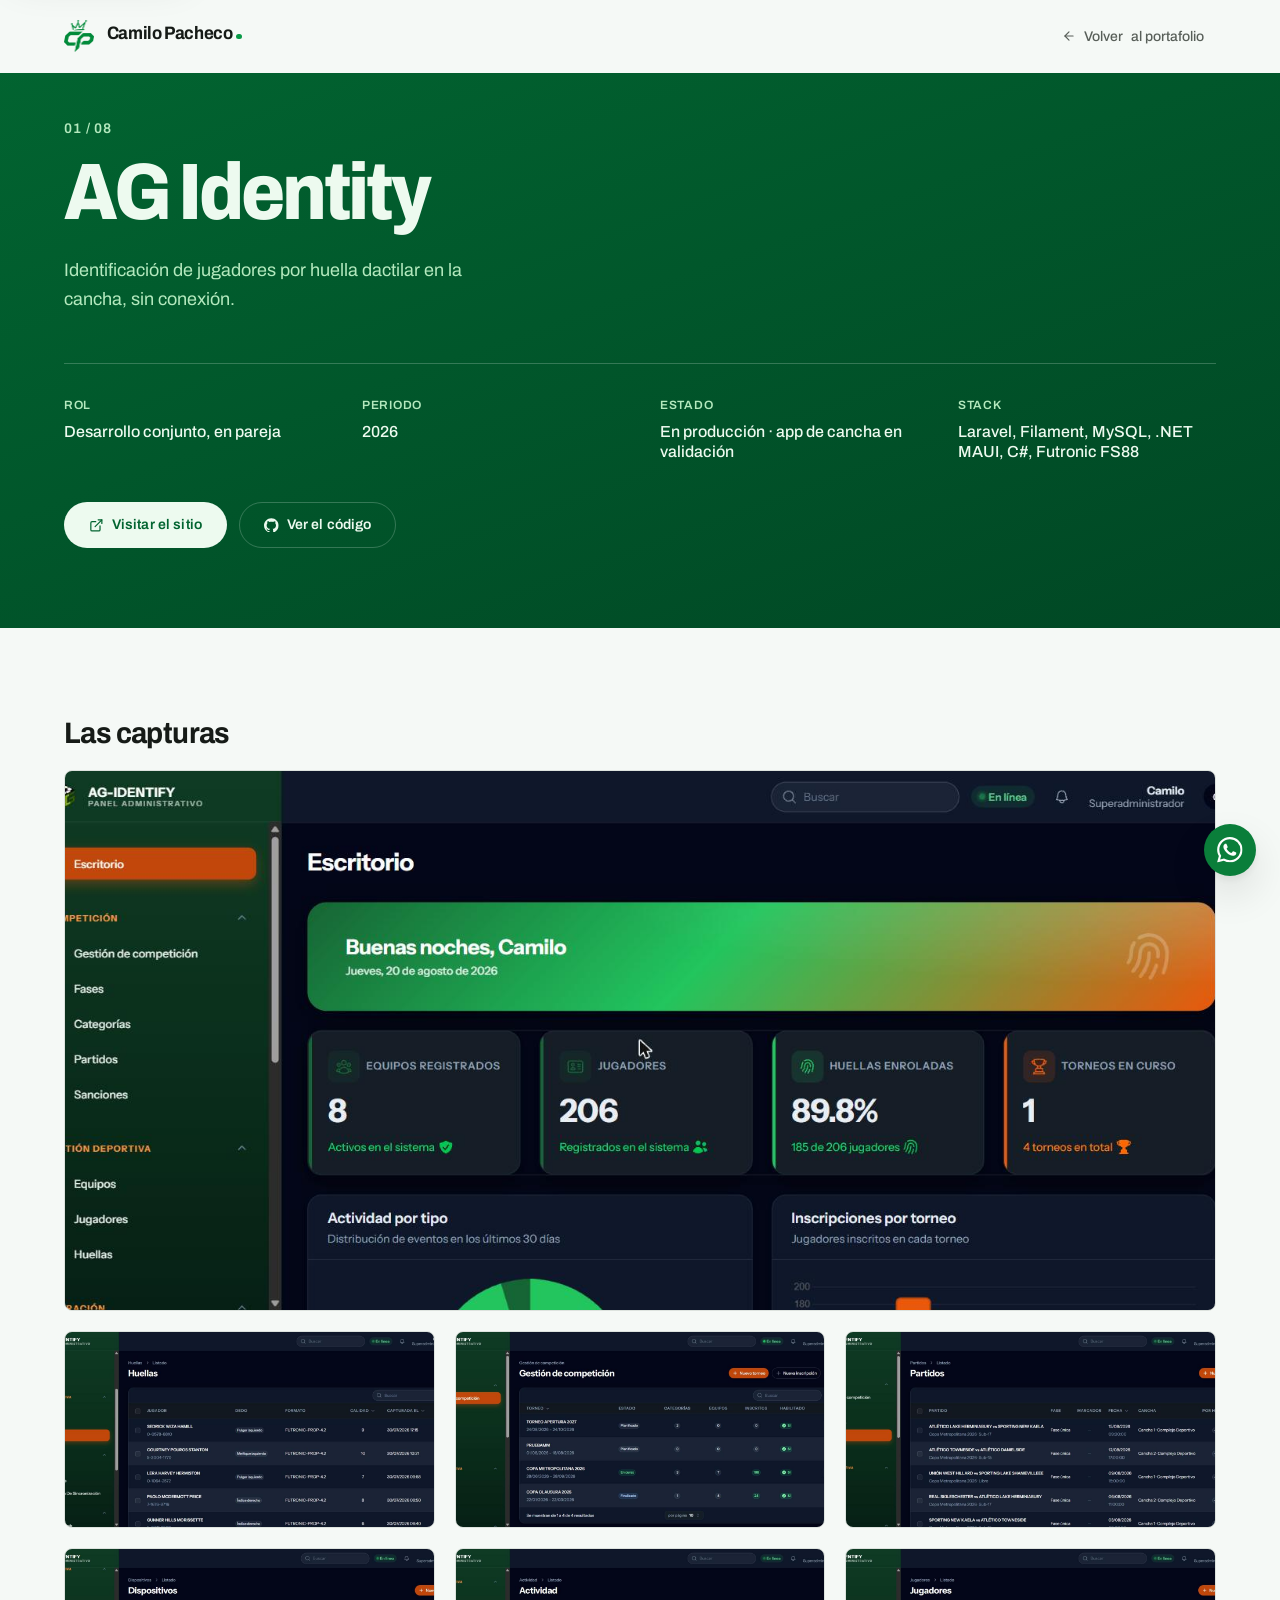
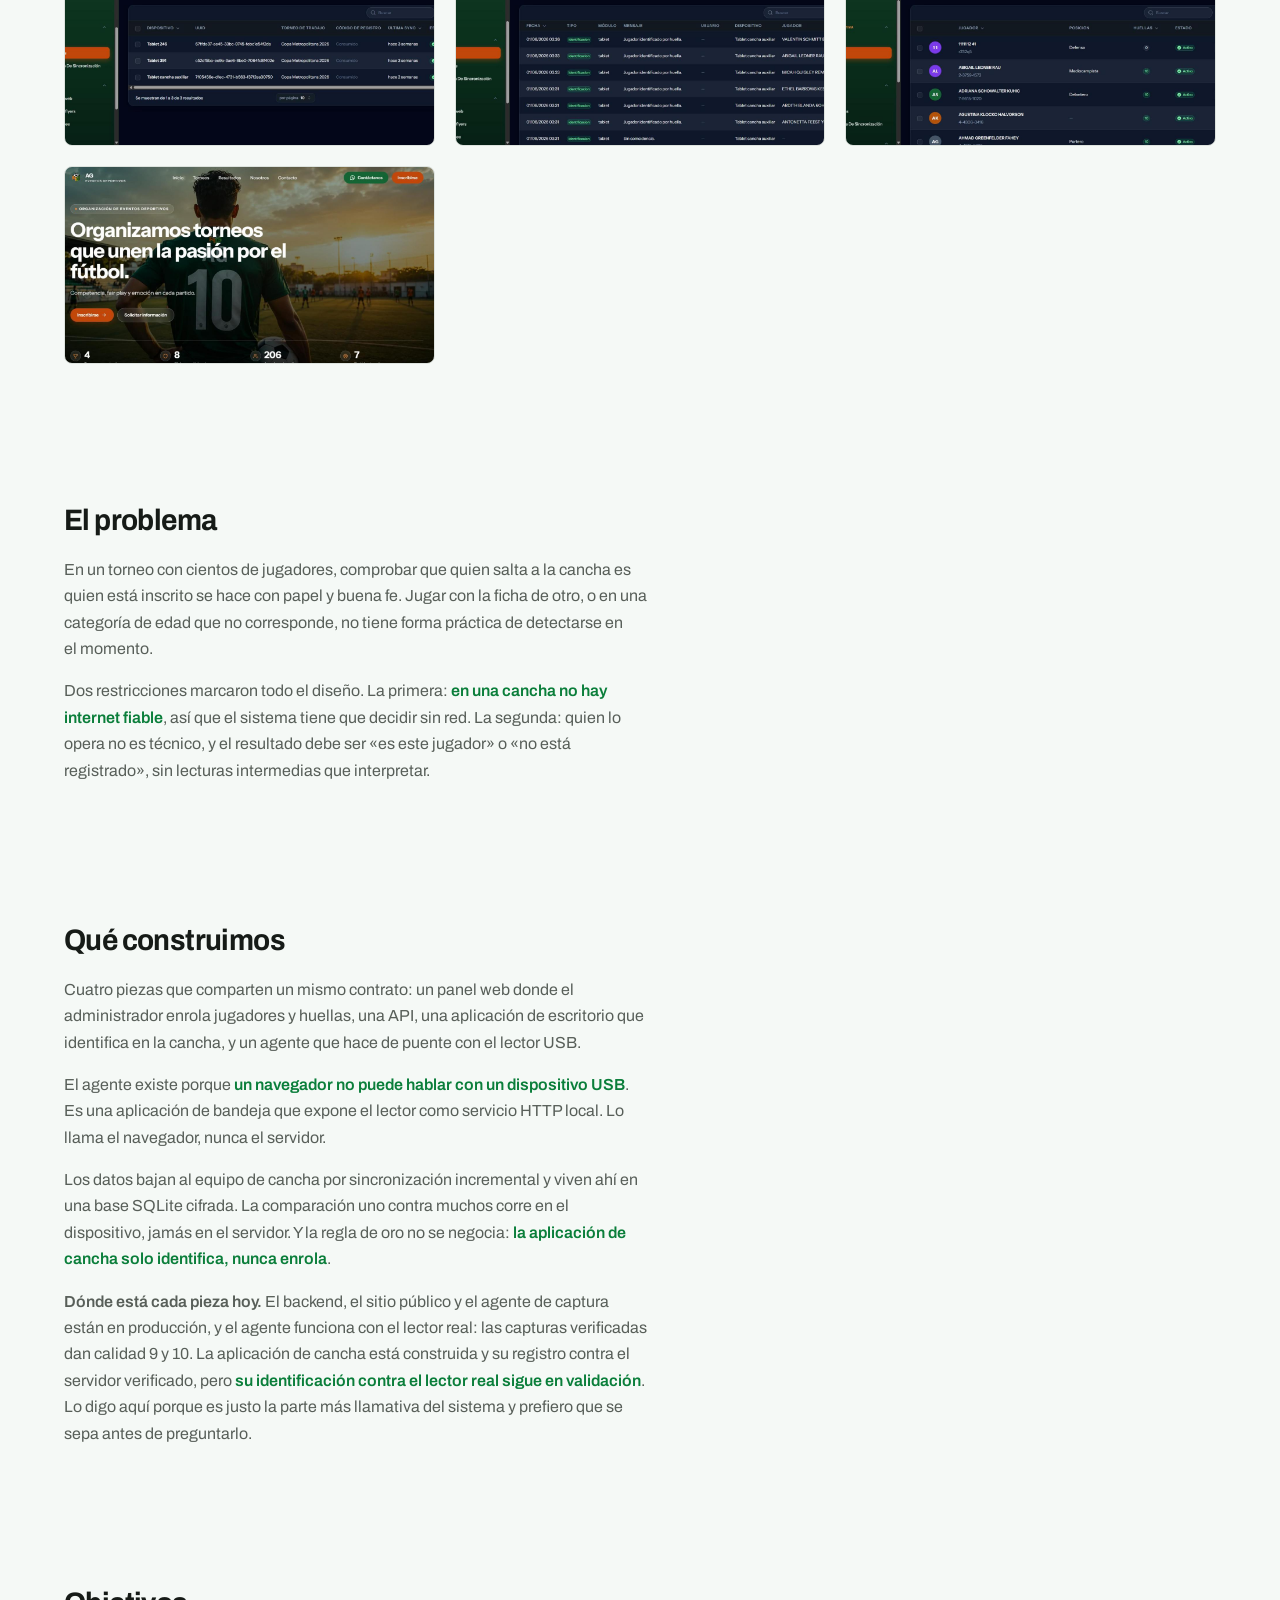
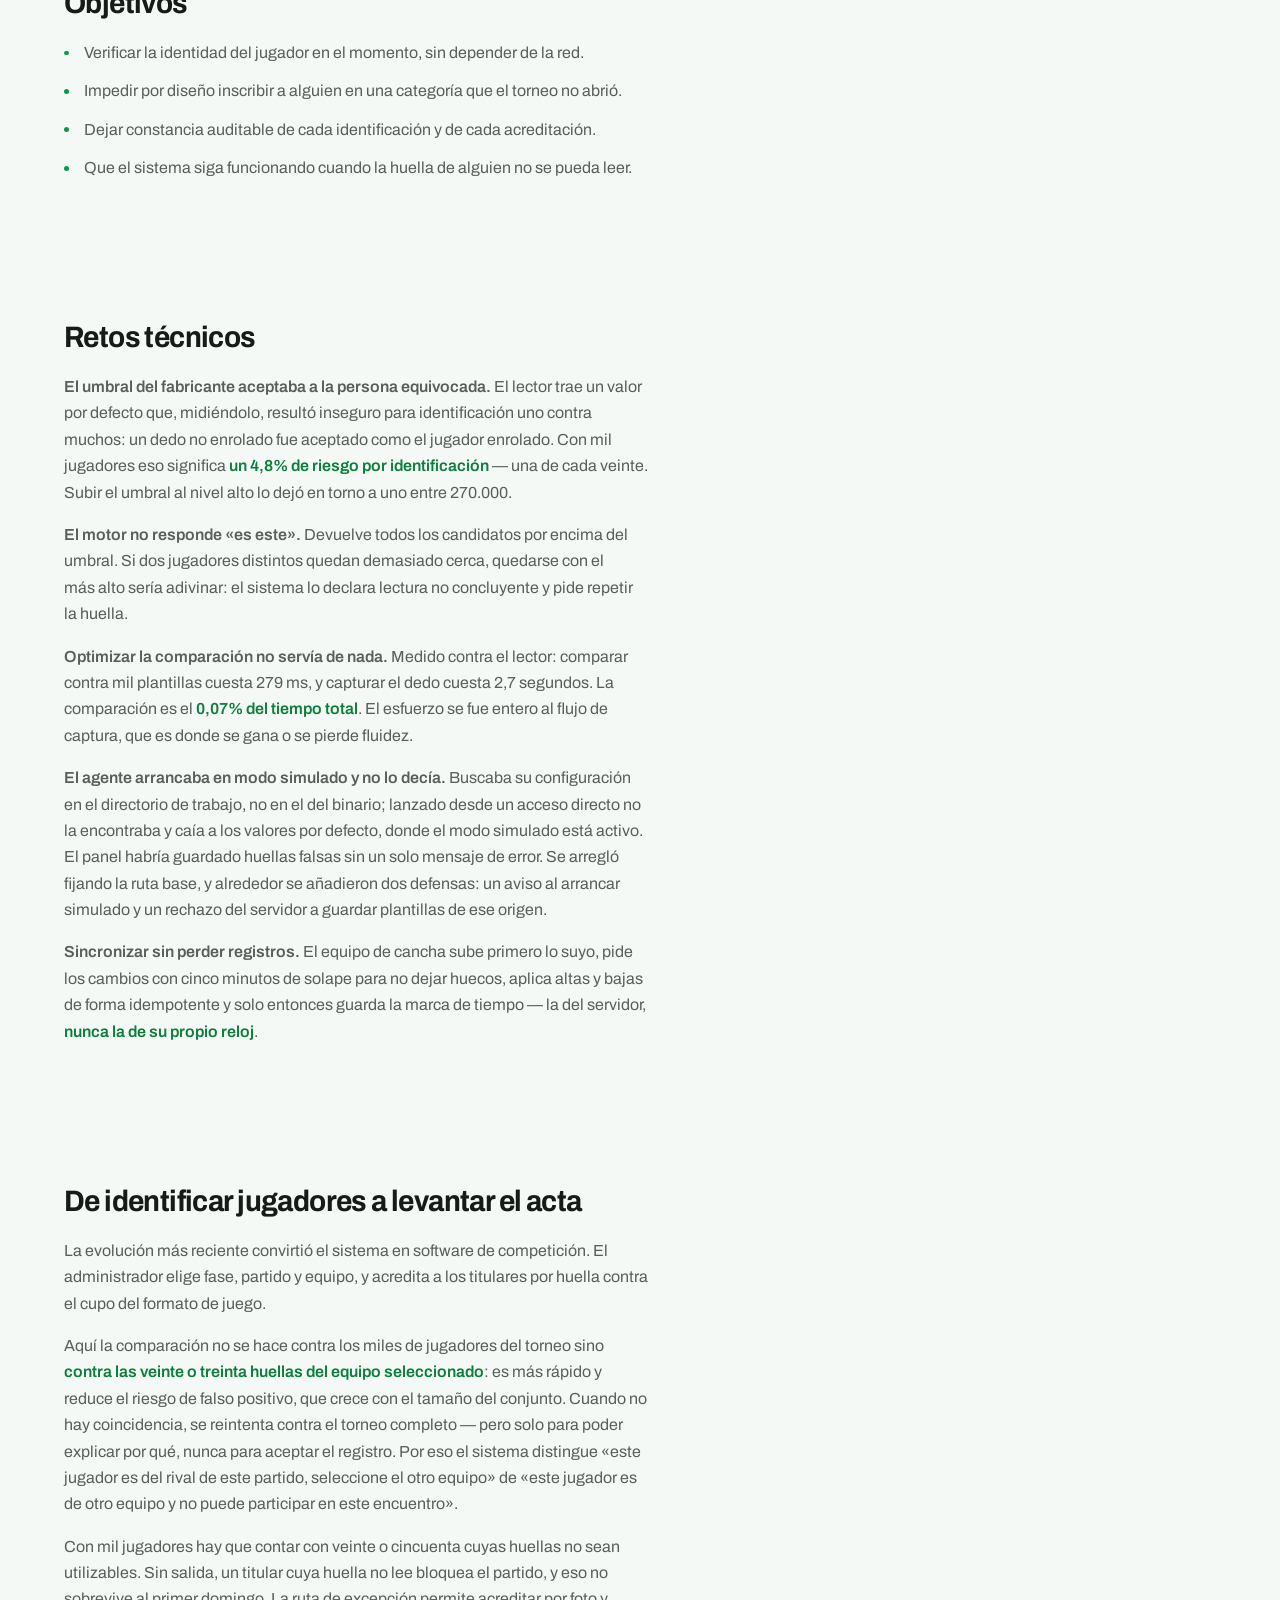
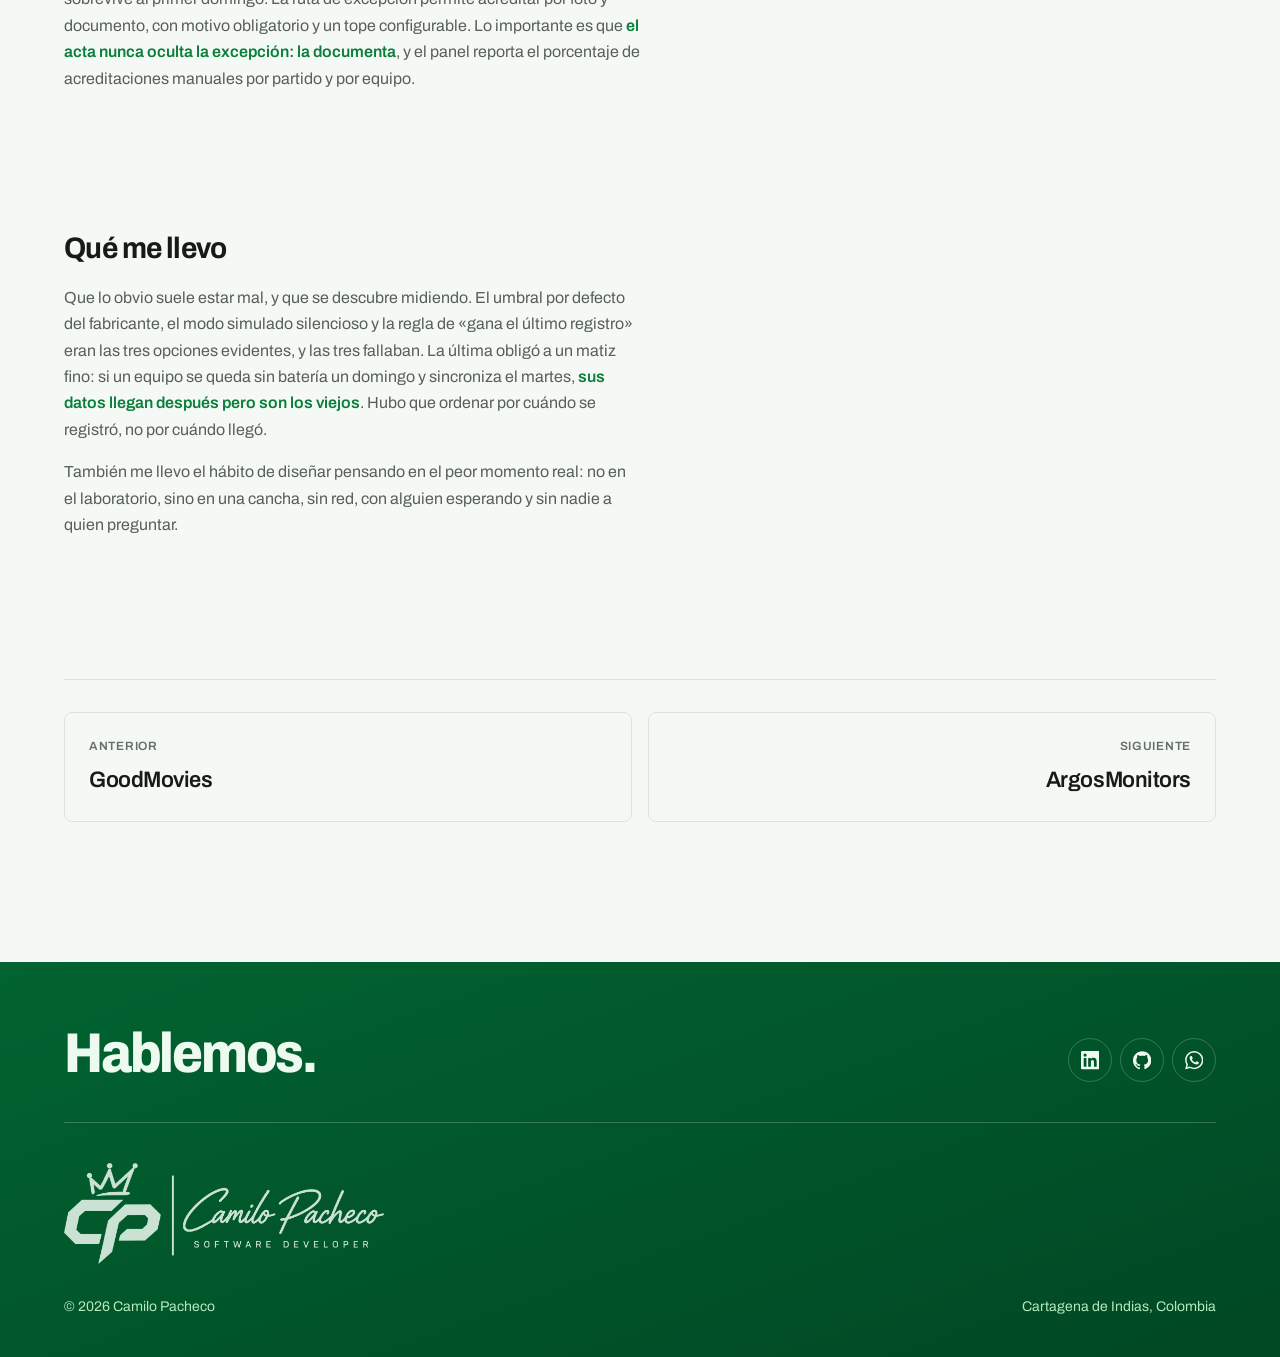
==== commit 553eda37: "Monta el logotipo nuevo y arregla el móvil Marca - Entra iconoCP como logotipo: marca (corona + CP) " ====
--- a/views/proyecto-ag-identity.html
+++ b/views/proyecto-ag-identity.html
@@ -20,7 +20,7 @@
   <link rel="preconnect" href="https://fonts.gstatic.com" crossorigin>
   <link href="https://fonts.googleapis.com/css2?family=Archivo:wdth,wght@75..125,400..800&display=swap" rel="stylesheet">
 
-  <link rel="icon" href="../src/img/favicon.png" type="image/png">
+  <link rel="icon" href="../src/img/marca/favicon.png" type="image/png">
 
   <link rel="stylesheet" href="../src/css/tokens.css">
   <link rel="stylesheet" href="../src/css/reset.css">
@@ -35,11 +35,11 @@
   <header class="site-header">
     <div class="wrapper site-header__inner">
       <a class="brand" href="../index.html">
-        <img class="brand__logo" src="../src/img/logo.png" alt="" width="144" height="96" decoding="async">Camilo Pacheco<span class="brand__dot" aria-hidden="true"></span>
+        <img class="brand__logo" src="../src/img/marca/marca-verde.png" alt="" width="245" height="256" decoding="async">Camilo Pacheco<span class="brand__dot" aria-hidden="true"></span>
       </a>
       <a class="header-link" href="../index.html">
         <svg aria-hidden="true"><use href="../src/img/icons.svg#i-arrow-left"></use></svg>
-        Volver al portafolio
+        Volver<span class="header-link__more"> al portafolio</span>
       </a>
     </div>
   </header>
@@ -240,6 +240,18 @@
           </li>
         </ul>
       </div>
+      <div class="site-footer__sign">
+
+          <img class="site-footer__signature"
+
+               src="../src/img/marca/firma-blanca.png"
+
+               alt="Firma de Camilo Pacheco, desarrollador de software"
+
+               width="1201" height="379" loading="lazy" decoding="async">
+
+      </div>
+
       <div class="site-footer__bottom">
         <p>&copy; <span data-anio>2026</span> Camilo Pacheco</p>
         <p class="site-footer__note">Cartagena de Indias, Colombia</p>
--- a/src/css/components.css
+++ b/src/css/components.css
@@ -112,30 +112,26 @@
 
 .brand:hover { color: var(--color-text); }
 
-/* La marca "CP" recortada del logotipo original, sin su fondo gris.
+/* La marca (corona + CP) recortada del logotipo completo.
+
    `align-self: center` porque el resto de .brand se alinea por la línea base
-   para colocar el punto, y una imagen sobre la línea base cuelga por debajo. */
+   para colocar el punto, y una imagen sobre la línea base cuelga por debajo.
+
+   Alta —1.75em, no 1.4em— porque la marca es casi cuadrada y la corona ocupa
+   el tercio superior: a menos altura sus trazos finos se empastan.
+
+   Sin `filter` de corrección: el archivo está recoloreado a #008A39, que da
+   4,2:1 contra los dos fondos del sitio. El logotipo anterior era un verde
+   azulado que en tema oscuro se apagaba y pedía un realce de luminosidad. */
 .brand__logo {
   align-self: center;
-  height: 1.4em;
+  height: 1.75em;
   width: auto;
-  margin-right: 0.45em;
+  margin-right: 0.5em;
   transition: transform var(--duration-base) var(--ease-out-quint);
 }
 
 .brand:hover .brand__logo { transform: scale(1.06); }
-
-/* El verde del logotipo es más oscuro que el de marca y sobre el fondo casi
-   negro del tema oscuro se apaga. Un realce de luminosidad lo devuelve sin
-   tener que tocar el archivo ni mantener dos versiones. */
-:root:not([data-theme="light"]) .brand__logo { filter: brightness(1.45); }
-
-@media (prefers-color-scheme: light) {
-  :root:not([data-theme="dark"]) .brand__logo { filter: none; }
-}
-
-:root[data-theme="dark"] .brand__logo { filter: brightness(1.45); }
-:root[data-theme="light"] .brand__logo { filter: none; }
 
 .brand__dot {
   width: 0.32em;
@@ -198,11 +194,23 @@
 
 /* --- Panel de navegación ----------------------------------------------- */
 
+/* `left/right: 0`, no `-gutter`.
+
+   El contexto de posicionamiento es `.site-header__inner`, que ES el propio
+   `.wrapper`: su gutter es `padding-inline`, así que su caja ya llega de borde
+   a borde de la pantalla. Sacarlo otro gutter hacia fuera lo hacía 40px más
+   ancho que el viewport, con dos consecuencias visibles en móvil: la página
+   se podía arrastrar hacia la derecha, y el texto de los enlaces —que lleva
+   `padding-inline: var(--gutter)`— caía justo sobre el borde izquierdo, como
+   si estuviera cortado.
+
+   Con 0 el panel mide exactamente el ancho de la pantalla y los enlaces
+   quedan alineados con la marca y con el resto del contenido. */
 .site-nav {
   position: absolute;
   top: 100%;
-  left: calc(var(--gutter) * -1);
-  right: calc(var(--gutter) * -1);
+  left: 0;
+  right: 0;
   padding: var(--space-2) 0;
   background-color: var(--color-surface);
   border-bottom: var(--border-thin) solid var(--color-border);
@@ -732,7 +740,21 @@
   align-items: center;
 }
 
+/* En una sola columna, la separación por sí sola no basta: la captura del
+   proyecto siguiente parece pertenecer al bloque anterior. Una regla marca el
+   corte sin añadir ruido. En escritorio sobra, porque las filas alternan lado
+   y el cambio de eje ya señala dónde empieza cada proyecto. */
+.project + .project {
+  padding-top: clamp(var(--space-10), 8vw, var(--space-16));
+  border-top: var(--border-thin) solid var(--color-border);
+}
+
 @media (min-width: 62em) {
+  .project + .project {
+    padding-top: 0;
+    border-top: 0;
+  }
+
   .project {
     grid-template-columns: minmax(0, 1.15fr) minmax(0, 0.85fr);
     gap: var(--space-16);
@@ -797,12 +819,25 @@
   border-top: var(--border-thin) solid var(--color-border);
 }
 
+/* En móvil la etiqueta va ENCIMA del valor, no al lado.
+
+   A dos columnas, la etiqueta se comía 5.5rem de los ~21rem disponibles y
+   dejaba los valores largos en una columna estrecha: "En producción en
+   gestiondeportivaag.com · app de cancha en validación" caía en tres líneas
+   quebradas y la ficha entera se leía como un bloque desordenado. Apilando,
+   cada valor dispone del ancho completo. */
 .project__row {
   display: grid;
-  grid-template-columns: 5.5rem minmax(0, 1fr);
-  gap: var(--space-4);
-  align-items: baseline;
-  font-size: var(--text-sm);
+  gap: var(--space-1);
+  font-size: var(--text-sm);
+}
+
+@media (min-width: 48em) {
+  .project__row {
+    grid-template-columns: 5.5rem minmax(0, 1fr);
+    gap: var(--space-4);
+    align-items: baseline;
+  }
 }
 
 .project__row dt {
@@ -1307,6 +1342,25 @@
 
 .social__link svg { width: 1.15rem; height: 1.15rem; }
 
+/* La firma completa —marca, separador y "Camilo Pacheco / Software Developer"—
+   firma el pie. Es el único sitio del portafolio donde el logotipo entero tiene
+   sentido: un pie es literalmente una despedida, y ahí una firma no decora,
+   cierra.
+
+   Va en la variante casi blanca (#EFFBF2) porque el pie es una franja verde:
+   cualquier verde de marca encima queda por debajo de 3:1 y se pierde. */
+.site-footer__sign {
+  padding-top: var(--space-10);
+}
+
+.site-footer__signature {
+  display: block;
+  width: min(20rem, 68%);
+  height: auto;
+  /* No es un titular: se apoya, no compite con "Hablemos." */
+  opacity: 0.85;
+}
+
 .site-footer__bottom {
   display: flex;
   flex-wrap: wrap;
@@ -1392,6 +1446,18 @@
 }
 
 .header-link:hover { color: var(--color-accent); }
+
+/* En las vistas de proyecto el header lleva la marca completa y este enlace.
+   Por debajo de 30em no caben: "Volver al portafolio" se partía en dos líneas
+   pegado a la marca. Se recorta a "Volver", que con la flecha y el contexto
+   del enlace basta. */
+.header-link__more { display: none; }
+
+.header-link { white-space: nowrap; }
+
+@media (min-width: 30em) {
+  .header-link__more { display: inline; }
+}
 
 .header-link svg {
   width: 1em;
